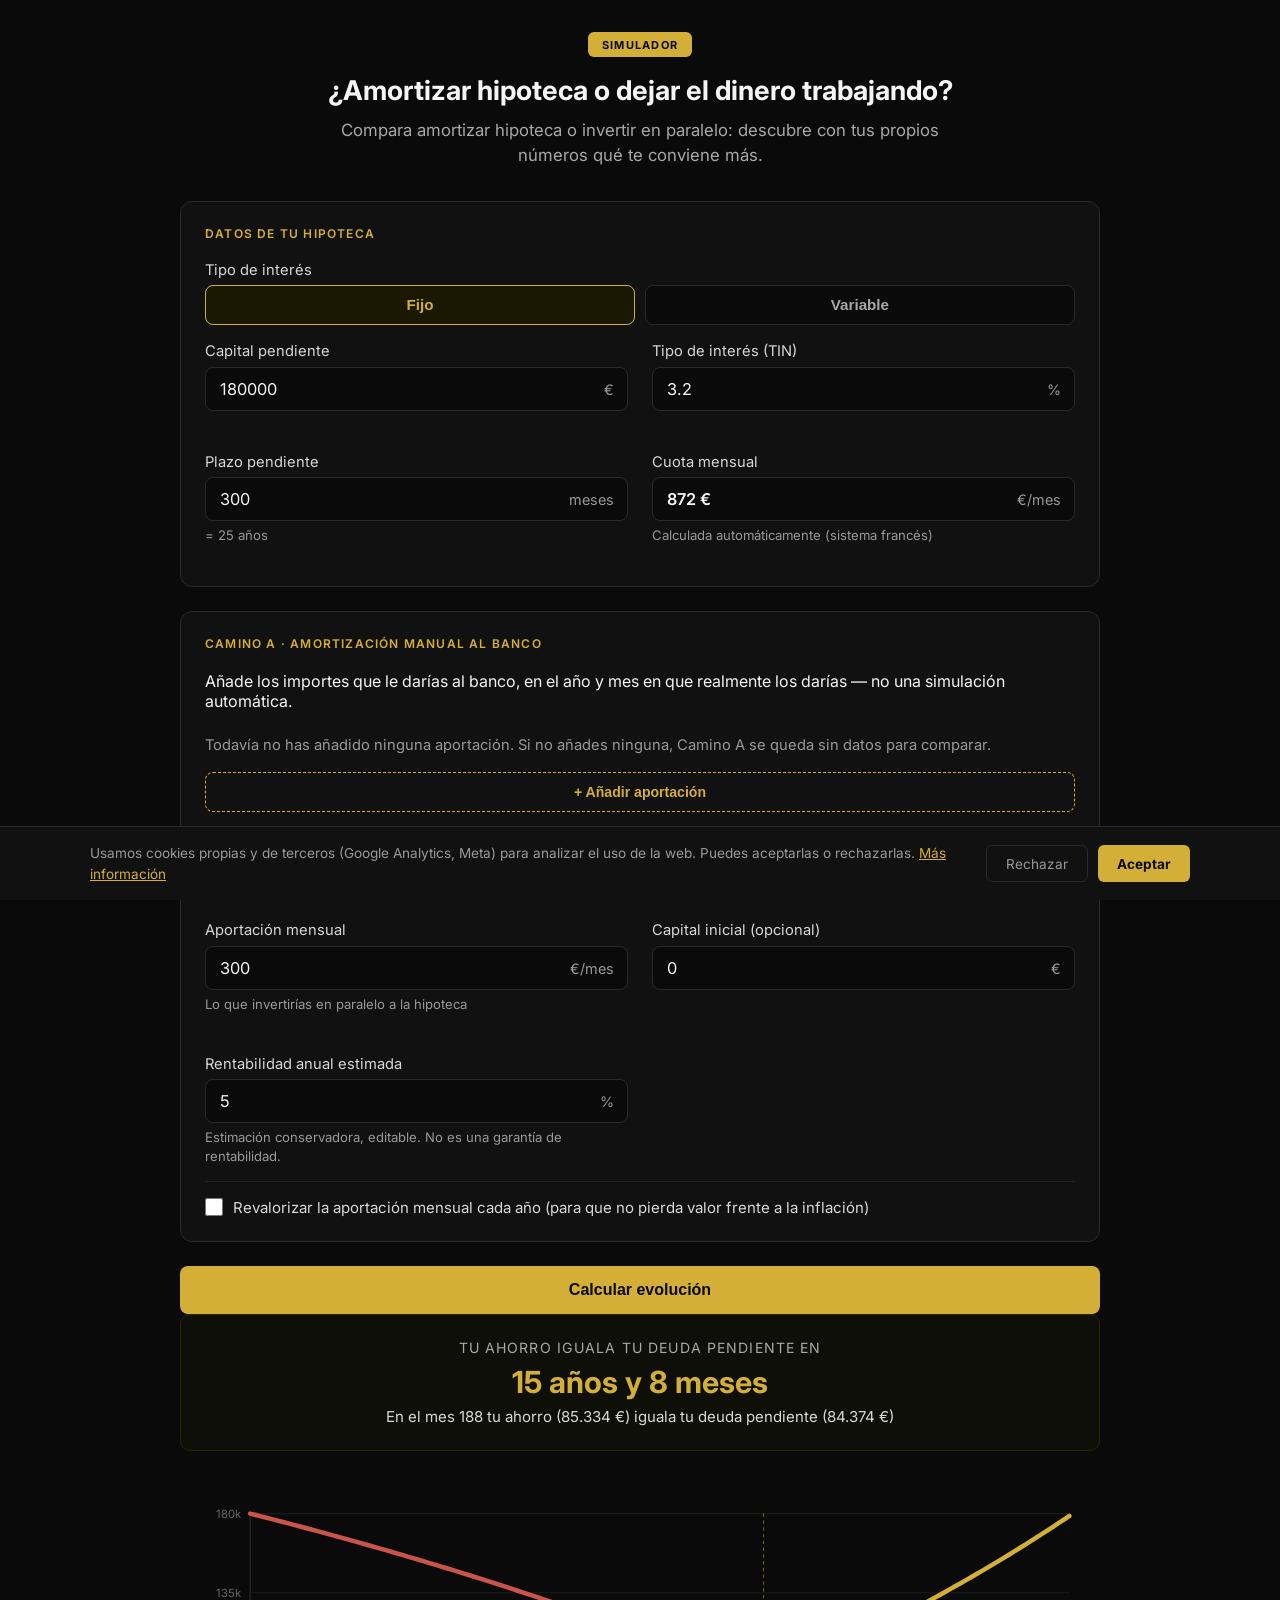
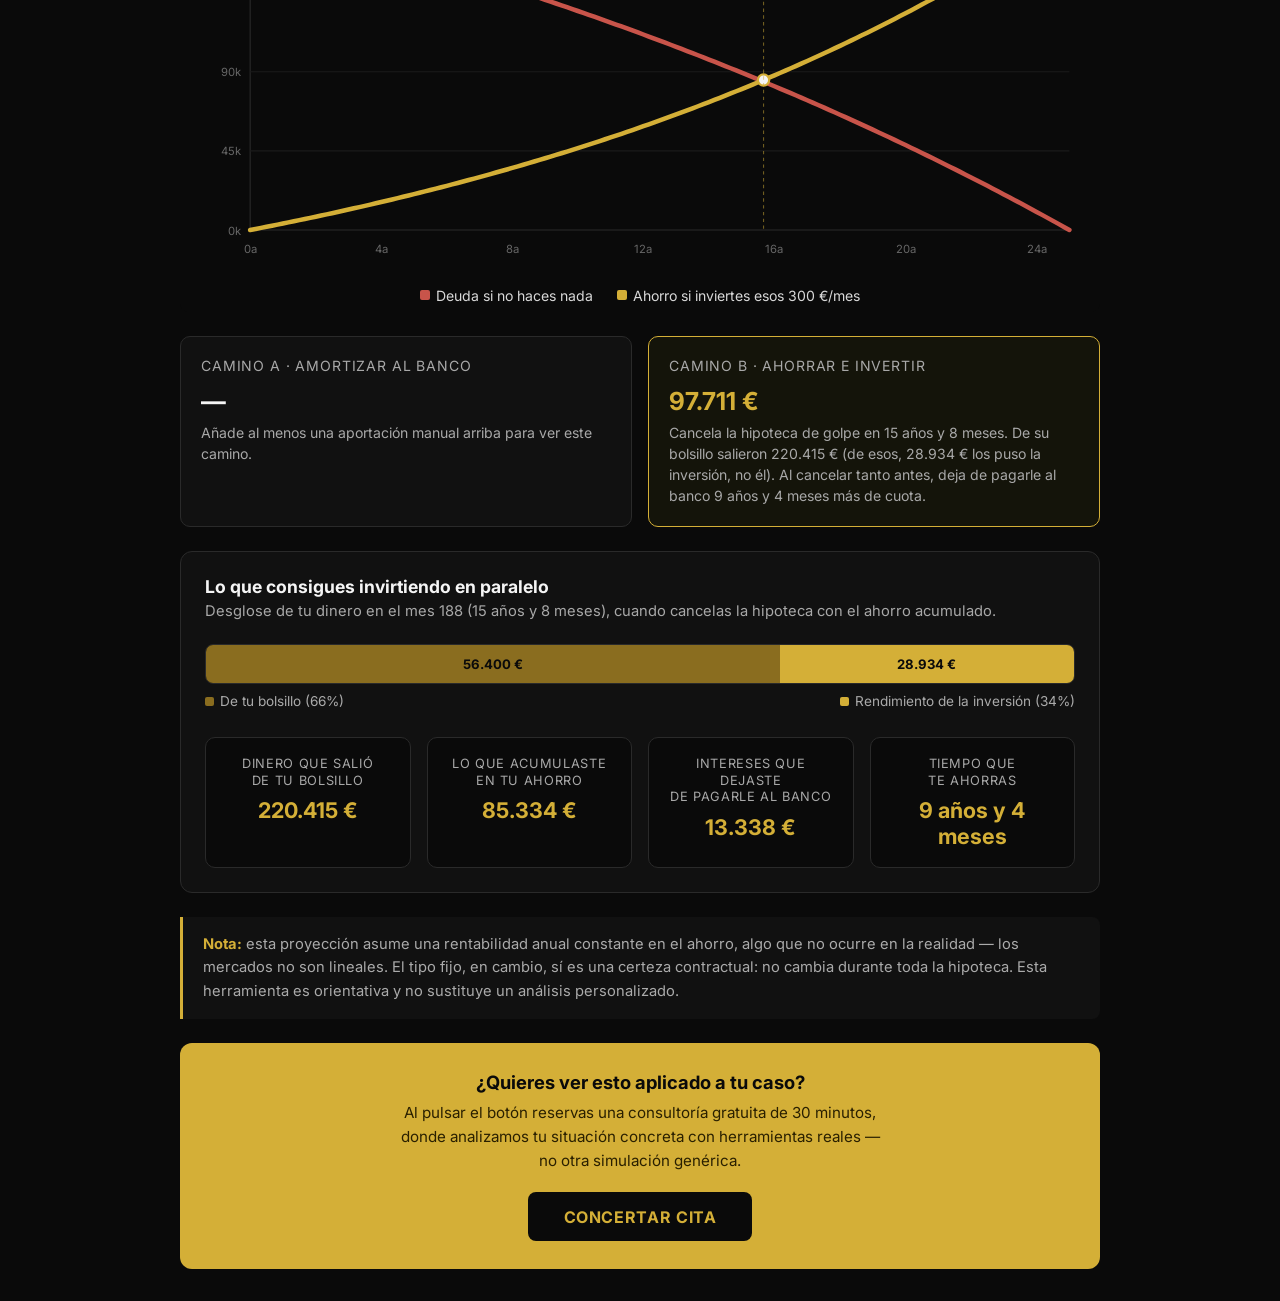
==== amortizar-hipoteca-o-invertir.html @ 96791191 "Add files via upload" ====
<!DOCTYPE html>
<html lang="es">
<head>
<meta charset="UTF-8">
<meta name="viewport" content="width=device-width, initial-scale=1.0, viewport-fit=cover">

<title>¿Amortizar Hipoteca o Invertir? Simulador Gratuito</title>
<meta name="description" content="Descubre si te conviene más amortizar hipoteca o invertir en paralelo. Simulador gratuito con tus propios números: capital, plazo y rentabilidad.">
<link rel="canonical" href="https://luchonerbutti.com/amortizar-hipoteca-o-invertir/">
<meta property="og:locale" content="es_ES">
<meta property="og:type" content="article">
<meta property="og:title" content="¿Amortizar Hipoteca o Invertir? Simulador Gratuito">
<meta property="og:description" content="Descubre si te conviene más amortizar hipoteca o invertir en paralelo. Simulador gratuito con tus propios números: capital, plazo y rentabilidad.">
<meta property="og:url" content="https://luchonerbutti.com/amortizar-hipoteca-o-invertir/">
<meta property="og:site_name" content="Lucho Nerbutti">
<meta property="og:image" content="/assets/og-amortizar-o-invertir.png">

<link rel="icon" href="/assets/favicon-32x32.png" sizes="32x32">
<link rel="icon" href="/assets/favicon-192x192.png" sizes="192x192">
<link rel="apple-touch-icon" href="/assets/favicon-180x180.png">

<link rel="preconnect" href="https://fonts.googleapis.com">
<link rel="preconnect" href="https://fonts.gstatic.com" crossorigin>
<link href="https://fonts.googleapis.com/css2?family=Inter:wght@400;500;600;700;800;900&display=swap" rel="stylesheet">
<link rel="stylesheet" href="/assets/shared.css">

<style>
  * { box-sizing: border-box; margin: 0; padding: 0; }
  .simh-outer {
    font-family: 'Inter', sans-serif;
    background: #0a0a0a;
    color: #f5f5f5;
    padding: 2rem 1rem;
  }
  .simh-outer, .simh-outer * { box-sizing: border-box; }
  .wrapper { width: 100%; max-width: 920px; margin: 0 auto; }

  .header-block { text-align: center; margin-bottom: 2rem; }
  .header-tag { display: inline-block; background: #d4af37; color: #0a0a0a; font-size: 11px; font-weight: 700; letter-spacing: 0.12em; text-transform: uppercase; padding: 0.35rem 0.85rem; border-radius: 6px; margin-bottom: 1rem; }
  .header-title { font-size: 1.7rem; font-weight: 700; line-height: 1.3; color: #f5f5f5; margin-bottom: 0.6rem; }
  .header-sub { font-size: 1.05rem; color: #a8a8a8; line-height: 1.5; max-width: 620px; margin: 0 auto; }

  .panel { background: #111111; border: 1px solid #2a2a2a; border-radius: 12px; padding: 1.5rem; margin-bottom: 1.5rem; }
  .panel-title { font-size: 12px; color: #d4af37; letter-spacing: 0.1em; text-transform: uppercase; margin-bottom: 1.25rem; font-weight: 600; }

  .grid-2 { display: grid; grid-template-columns: 1fr 1fr; gap: 1.5rem; }
  @media (max-width: 720px) { .grid-2 { grid-template-columns: 1fr; } }

  .field { margin-bottom: 1.1rem; }
  .field:last-child { margin-bottom: 0; }
  .field label { display: block; font-size: 0.92rem; color: #d8d8d8; margin-bottom: 0.4rem; }
  .field .hint { font-size: 0.82rem; color: #999; margin-top: 0.3rem; line-height: 1.4; }
  .field input {
    width: 100% !important; background: #0a0a0a !important; border: 1px solid #2a2a2a !important; border-radius: 8px !important;
    padding: 0.7rem 0.9rem !important; color: #f5f5f5 !important; font-size: 1.02rem !important; font-family: inherit !important;
    transition: border-color 0.2s; box-shadow: none !important; -webkit-appearance: none; appearance: none;
  }
  .field input:focus { outline: none !important; border-color: #d4af37 !important; box-shadow: none !important; }
  .input-group { position: relative; }
  .input-suffix { position: absolute; right: 0.9rem; top: 50%; transform: translateY(-50%); color: #999; font-size: 0.9rem; pointer-events: none; }

  .rate-toggle { display: flex; gap: 0.6rem; }
  .rate-btn { flex: 1; background: #0a0a0a !important; border: 1px solid #2a2a2a !important; border-radius: 8px !important; padding: 0.65rem !important; color: #a8a8a8 !important; font-size: 0.95rem !important; font-weight: 600 !important; cursor: pointer; transition: all 0.2s; box-shadow: none !important; text-transform: none !important; letter-spacing: normal !important; }
  .rate-btn.active { background: #1a1800 !important; border-color: #d4af37 !important; color: #d4af37 !important; }
  .rate-btn:hover:not(.active) { border-color: #444 !important; color: #d8d8d8 !important; background: #0a0a0a !important; }

  .toggle-row { display: flex; align-items: center; gap: 0.6rem; margin-top: 1rem; padding-top: 1rem; border-top: 1px solid #222; }
  .toggle-row input[type="checkbox"] { width: 18px; height: 18px; accent-color: #d4af37; cursor: pointer; }
  .toggle-row label { font-size: 0.94rem; color: #d8d8d8; cursor: pointer; }

  .btn-calc {
    display: block !important; width: 100% !important; background: #d4af37 !important; color: #0a0a0a !important; border: none !important; border-radius: 8px !important;
    padding: 0.95rem !important; font-size: 1rem !important; font-weight: 700 !important; cursor: pointer; margin-top: 0.5rem;
    transition: background 0.2s; box-shadow: none !important; text-transform: none !important; letter-spacing: normal !important;
  }
  .btn-calc:hover { background: #e6c44a !important; }

  .btn-add {
    display: block !important; width: 100% !important; background: transparent !important; color: #d4af37 !important; border: 1px dashed #d4af37 !important; border-radius: 8px !important;
    padding: 0.7rem !important; font-size: 0.88rem !important; font-weight: 600 !important; cursor: pointer; margin-top: 0.5rem;
    transition: all 0.2s; box-shadow: none !important; text-transform: none !important; letter-spacing: normal !important;
  }
  .btn-add:hover { background: #14140a !important; }

  .aportacion-row { display: grid; grid-template-columns: 1fr 1fr 1.4fr auto; grid-template-areas: "anio mes importe borrar"; gap: 0.6rem; align-items: end; margin-bottom: 0.75rem; }
  @media (max-width: 620px) { .aportacion-row { grid-template-columns: 1fr 1fr; grid-template-areas: "anio mes" "importe importe" "borrar borrar"; } }
  .aportacion-row .field { margin-bottom: 0; }
  .aportacion-row select {
    width: 100% !important; background: #0a0a0a !important; border: 1px solid #2a2a2a !important; border-radius: 8px !important;
    padding: 0.7rem 0.9rem !important; color: #f5f5f5 !important; font-size: 1.02rem !important; font-family: inherit !important;
    box-shadow: none !important; -webkit-appearance: none; appearance: none;
  }
  .btn-remove {
    background: #1a0a0a !important; border: 1px solid #3a1a1a !important; color: #c8544a !important; border-radius: 8px !important;
    width: 42px !important; height: 42px !important; cursor: pointer; font-size: 1.1rem !important; transition: all 0.2s; box-shadow: none !important;
  }
  .btn-remove:hover { background: #2a0f0f !important; }
  .lista-vacia { color: #999; font-size: 0.92rem; padding: 0.5rem 0; line-height: 1.4; }

  /* RESULTADOS */
  .results { display: none; }
  .results.active { display: block; }

  .crossover-block { background: #0f0f0a; border: 1px solid #2a2500; border-radius: 10px; padding: 1.5rem; margin-bottom: 1.5rem; text-align: center; }
  .crossover-label { font-size: 0.88rem; color: #a8a8a8; text-transform: uppercase; letter-spacing: 0.08em; margin-bottom: 0.5rem; }
  .crossover-value { font-size: 1.9rem; font-weight: 700; color: #d4af37; margin-bottom: 0.4rem; }
  .crossover-sub { font-size: 0.94rem; color: #d8d8d8; }

  .chart-container { background: #0a0a0a; border-radius: 8px; padding: 1rem 0.5rem 0.5rem; margin-bottom: 1.5rem; position: relative; }
  svg { width: 100%; height: auto; display: block; }
  .chart-tooltip {
    position: absolute; display: none; pointer-events: none; z-index: 10;
    background: #111111; border: 1px solid #d4af37; border-radius: 8px;
    padding: 0.7rem 0.9rem; font-size: 0.88rem; color: #f5f5f5; white-space: nowrap;
    box-shadow: 0 4px 16px rgba(0,0,0,0.5);
  }
  .chart-tooltip .tt-mes { color: #d4af37; font-weight: 700; margin-bottom: 0.4rem; font-size: 0.82rem; }
  .chart-tooltip .tt-row { display: flex; align-items: center; gap: 0.4rem; margin-top: 0.2rem; }
  .chart-tooltip .tt-dot { width: 8px; height: 8px; border-radius: 2px; flex-shrink: 0; }
  .legend { display: flex; gap: 1.5rem; justify-content: center; flex-wrap: wrap; margin-top: 0.75rem; font-size: 0.88rem; color: #d8d8d8; }
  .legend-item { display: flex; align-items: center; gap: 0.4rem; }
  .legend-dot { width: 10px; height: 10px; border-radius: 2px; }

  .compare-grid { display: grid; grid-template-columns: 1fr 1fr; gap: 1rem; margin-bottom: 1.5rem; }
  @media (max-width: 620px) { .compare-grid { grid-template-columns: 1fr; } }
  .compare-card { background: #111111; border: 1px solid #2a2a2a; border-radius: 10px; padding: 1.25rem; }
  .compare-card.win { border-color: #d4af37; background: #14140a; }
  .compare-card-title { font-size: 0.88rem; color: #a8a8a8; text-transform: uppercase; letter-spacing: 0.06em; margin-bottom: 0.75rem; }
  .compare-card-value { font-size: 1.55rem; font-weight: 700; color: #f5f5f5; margin-bottom: 0.35rem; }
  .compare-card-detail { font-size: 0.88rem; color: #a8a8a8; line-height: 1.5; }
  .compare-card.win .compare-card-value { color: #d4af37; }

  .disclaimer { background: #111111; border-left: 3px solid #d4af37; border-radius: 0 8px 8px 0; padding: 1rem 1.25rem; font-size: 0.92rem; color: #aaaaaa; line-height: 1.6; margin-bottom: 1.5rem; }
  .disclaimer strong { color: #d4af37; }

  .resumen-titulo { font-size: 1.1rem; font-weight: 700; color: #f5f5f5; margin-bottom: 0.3rem; }
  .resumen-sub { font-size: 0.92rem; color: #a8a8a8; margin-bottom: 1.5rem; }

  .barra-wrap { margin-bottom: 1.75rem; }
  .barra-track { width: 100%; height: 40px; border-radius: 8px; overflow: hidden; display: flex; background: #0a0a0a; border: 1px solid #2a2a2a; }
  .barra-seg { height: 100%; display: flex; align-items: center; justify-content: center; font-size: 0.82rem; font-weight: 700; color: #0a0a0a; white-space: nowrap; overflow: hidden; }
  .barra-leyenda { display: flex; justify-content: space-between; margin-top: 0.6rem; font-size: 0.85rem; color: #aaaaaa; }
  .barra-leyenda span { display: flex; align-items: center; gap: 0.4rem; }
  .barra-leyenda .dot { width: 9px; height: 9px; border-radius: 2px; }

  .resumen-stats { display: grid; grid-template-columns: repeat(4, 1fr); gap: 1rem; }
  @media (max-width: 780px) { .resumen-stats { grid-template-columns: 1fr 1fr; } }
  .resumen-stat { background: #0a0a0a; border: 1px solid #2a2a2a; border-radius: 10px; padding: 1.1rem 1rem; text-align: center; }
  .resumen-stat-label { font-size: 0.8rem; color: #a8a8a8; text-transform: uppercase; letter-spacing: 0.05em; margin-bottom: 0.5rem; line-height: 1.3; min-height: 2.1em; }
  .resumen-stat-value { font-size: 1.35rem; font-weight: 700; color: #d4af37; }

  .cta-block { background: #d4af37; border-radius: 12px; padding: 1.75rem; text-align: center; }
  .cta-title { font-size: 1.15rem; font-weight: 700; color: #0a0a0a; margin-bottom: 0.5rem; }
  .cta-sub { font-size: 0.95rem; color: #2a2000; margin-bottom: 1.25rem; line-height: 1.55; max-width: 480px; margin-left: auto; margin-right: auto; }
  .cta-btn { display: inline-block !important; background: #0a0a0a !important; color: #d4af37 !important; border: none !important; border-radius: 8px !important; padding: 0.9rem 2.25rem !important; font-size: 1rem !important; font-weight: 700 !important; letter-spacing: 0.04em; cursor: pointer; text-decoration: none !important; transition: background 0.2s; box-shadow: none !important; text-transform: none; }
  .cta-btn:hover { background: #1a1a1a !important; color: #d4af37 !important; }
  .cta-btn:visited { color: #d4af37 !important; }
  /* AJUSTES MÓVIL */
  @media (max-width: 600px) {
    .simh-outer { padding: 1.5rem 0.9rem; }
    .header-block { margin-bottom: 1.5rem; }
    .header-title { font-size: 1.35rem; line-height: 1.35; }
    .header-sub { font-size: 0.92rem; line-height: 1.45; }
    .header-tag { font-size: 10px; padding: 0.3rem 0.7rem; }

    .panel { padding: 1.15rem; margin-bottom: 1.15rem; border-radius: 10px; }
    .panel-title { font-size: 11px; margin-bottom: 1rem; }

    .grid-2 { gap: 1rem; }
    .field label { font-size: 0.88rem; }
    .field input, .aportacion-row select { font-size: 0.98rem !important; padding: 0.62rem 0.8rem !important; }

    .crossover-block { padding: 1.15rem; }
    .crossover-value { font-size: 1.5rem; }
    .crossover-label { font-size: 0.78rem; }
    .crossover-sub { font-size: 0.85rem; }

    .chart-container { padding: 0.75rem 0.3rem 0.3rem; }
    .legend { gap: 0.9rem 1.1rem; font-size: 0.78rem; }

    .compare-card { padding: 1rem; }
    .compare-card-value { font-size: 1.3rem; }
    .compare-card-title { font-size: 0.78rem; }
    .compare-card-detail { font-size: 0.82rem; }

    .resumen-titulo { font-size: 1rem; }
    .resumen-sub { font-size: 0.85rem; }
    .resumen-stats { grid-template-columns: 1fr 1fr; gap: 0.7rem; }
    .resumen-stat { padding: 0.9rem 0.7rem; }
    .resumen-stat-label { font-size: 0.72rem; min-height: 0; }
    .resumen-stat-value { font-size: 1.1rem; }
    .barra-leyenda { flex-direction: column; gap: 0.4rem; }

    .disclaimer { padding: 0.9rem 1rem; font-size: 0.85rem; }

    .cta-block { padding: 1.4rem 1.1rem; }
    .cta-title { font-size: 1.02rem; }
    .cta-sub { font-size: 0.87rem; }
    .cta-btn { width: 100%; padding: 0.85rem 1rem !important; }

    .chart-tooltip { font-size: 0.78rem; padding: 0.55rem 0.7rem; max-width: 180px; white-space: normal; }
  }
</style>
</head>
<body>
<div class="simh-outer">
<div class="wrapper">

  <div class="header-block">
    <div class="header-tag">Simulador</div>
    <div class="header-title">¿Amortizar hipoteca o dejar el dinero trabajando?</div>
    <div class="header-sub">Compara amortizar hipoteca o invertir en paralelo: descubre con tus propios números qué te conviene más.</div>
  </div>

  <div class="panel">
    <div class="panel-title">Datos de tu hipoteca</div>

    <div class="field">
      <label>Tipo de interés</label>
      <div class="rate-toggle">
        <button type="button" class="rate-btn active" id="btnFijo" onclick="setTipoInteres('fijo')">Fijo</button>
        <button type="button" class="rate-btn" id="btnVariable" onclick="setTipoInteres('variable')">Variable</button>
      </div>
    </div>

    <div class="grid-2">
      <div class="field">
        <label>Capital pendiente</label>
        <div class="input-group">
          <input type="number" id="capital" value="180000" min="1000" step="1000">
          <span class="input-suffix">€</span>
        </div>
      </div>

      <div class="field" id="campoTinFijo">
        <label>Tipo de interés (TIN)</label>
        <div class="input-group">
          <input type="number" id="tin" value="3.2" min="0" max="20" step="0.05">
          <span class="input-suffix">%</span>
        </div>
      </div>

      <div class="field" id="campoEuribor" style="display:none;">
        <label>Euríbor actual (referencia)</label>
        <div class="input-group">
          <input type="number" id="euribor" value="2.79" min="-2" max="10" step="0.01">
          <span class="input-suffix">%</span>
        </div>
        <div class="hint">Media de julio 2026, orientativa. Actualízala si tienes un dato más reciente.</div>
      </div>
      <div class="field" id="campoDiferencial" style="display:none;">
        <label>Diferencial fijado por el banco</label>
        <div class="input-group">
          <input type="number" id="diferencial" value="0.99" min="0" max="5" step="0.01">
          <span class="input-suffix">%</span>
        </div>
      </div>

      <div class="field" id="campoTinVariable" style="display:none;">
        <label>TIN resultante (Euríbor + diferencial)</label>
        <div class="input-group">
          <input type="text" id="tinVariableDisplay" readonly style="color:#d4af37; font-weight:600;">
          <span class="input-suffix">%</span>
        </div>
        <div class="hint">Se asume constante durante toda la simulación — el Euríbor real varía con cada revisión.</div>
      </div>

      <div class="field">
        <label>Plazo pendiente</label>
        <div class="input-group">
          <input type="number" id="plazoMeses" value="300" min="1" max="600" step="1">
          <span class="input-suffix">meses</span>
        </div>
        <div class="hint" id="plazoAnios">= 25 años</div>
      </div>
      <div class="field">
        <label>Cuota mensual</label>
        <div class="input-group">
          <input type="text" id="cuotaMensual" readonly style="color:#d4af37; font-weight:600;">
          <span class="input-suffix">€/mes</span>
        </div>
        <div class="hint">Calculada automáticamente (sistema francés)</div>
      </div>
    </div>
  </div>

  <div class="panel">
    <div class="panel-title">Camino A · Amortización manual al banco</div>
    <div class="hint" style="margin-bottom: 1rem;">Añade los importes que le darías al banco, en el año y mes en que realmente los darías — no una simulación automática.</div>
    <div id="listaAportacionesManual"></div>
    <button type="button" class="btn-add" onclick="agregarAportacionManual()">+ Añadir aportación</button>
  </div>

  <div class="panel">
    <div class="panel-title">Datos del ahorro alternativo</div>
    <div class="grid-2">
      <div class="field">
        <label>Aportación mensual</label>
        <div class="input-group">
          <input type="number" id="aportacion" value="300" min="0" step="10">
          <span class="input-suffix">€/mes</span>
        </div>
        <div class="hint">Lo que invertirías en paralelo a la hipoteca</div>
      </div>
      <div class="field">
        <label>Capital inicial (opcional)</label>
        <div class="input-group">
          <input type="number" id="capitalInicial" value="0" min="0" step="500">
          <span class="input-suffix">€</span>
        </div>
      </div>
      <div class="field">
        <label>Rentabilidad anual estimada</label>
        <div class="input-group">
          <input type="number" id="rentabilidad" value="5" min="0" max="15" step="0.1">
          <span class="input-suffix">%</span>
        </div>
        <div class="hint">Estimación conservadora, editable. No es una garantía de rentabilidad.</div>
      </div>
    </div>
    <div class="toggle-row">
      <input type="checkbox" id="revalorizar">
      <label for="revalorizar">Revalorizar la aportación mensual cada año (para que no pierda valor frente a la inflación)</label>
    </div>
    <div class="field" id="campoRevalorizacion" style="display:none; margin-top: 0.9rem;">
      <label>Incremento anual de la aportación</label>
      <div class="input-group">
        <input type="number" id="pctRevalorizacion" value="2" min="0" max="10" step="0.1">
        <span class="input-suffix">%</span>
      </div>
    </div>
  </div>

  <button class="btn-calc" onclick="calcular()">Calcular evolución</button>

  <div class="results" id="results">

    <div class="crossover-block" id="crossoverBlock">
      <div class="crossover-label">Tu ahorro iguala tu deuda pendiente en</div>
      <div class="crossover-value" id="crossoverValue">—</div>
      <div class="crossover-sub" id="crossoverSub">A partir de ese momento podrías cancelar la hipoteca de una vez</div>
    </div>

    <div class="chart-container">
      <svg id="chartSvg" viewBox="0 0 800 340" preserveAspectRatio="xMidYMid meet"></svg>
      <div class="chart-tooltip" id="chartTooltip"></div>
      <div class="legend" id="legend"></div>
    </div>

    <div class="compare-grid" id="compareGrid"></div>

    <div class="panel" id="panelResumenVisual">
      <div class="resumen-titulo">Lo que consigues invirtiendo en paralelo</div>
      <div class="resumen-sub" id="resumenSub">Desglose de tu dinero en el momento en que cancelas la hipoteca con el ahorro.</div>
      <div class="barra-wrap" id="barraWrap"></div>
      <div class="resumen-stats" id="resumenStats"></div>
    </div>

    <div class="disclaimer" id="disclaimerText">
      <strong>Nota:</strong> esta proyección asume una rentabilidad anual constante en el ahorro, algo que no ocurre en la realidad — los mercados no son lineales. Esta herramienta es orientativa y no sustituye un análisis personalizado.
    </div>

    <div class="cta-block">
      <div class="cta-title">¿Quieres ver esto aplicado a tu caso?</div>
      <div class="cta-sub">Al pulsar el botón reservas una consultoría gratuita de 30 minutos, donde analizamos tu situación concreta con herramientas reales — no otra simulación genérica.</div>
      <a href="https://wa.me/34646604591" id="ctaWhatsapp" class="cta-btn" target="_blank">CONCERTAR CITA</a>
    </div>

  </div>

</div>
</div>

<script>
const fmtEUR = n => new Intl.NumberFormat('es-ES', { style: 'currency', currency: 'EUR', maximumFractionDigits: 0 }).format(n);
const fmtMeses = m => {
  const a = Math.floor(m / 12);
  const mm = m % 12;
  if (a === 0) return `${mm} meses`;
  if (mm === 0) return `${a} año${a !== 1 ? 's' : ''}`;
  return `${a} año${a !== 1 ? 's' : ''} y ${mm} mes${mm !== 1 ? 'es' : ''}`;
};

let tipoInteresActual = 'fijo';
let aportacionesManual = [];
let contadorAportacion = 0;

document.getElementById('revalorizar').addEventListener('change', function() {
  document.getElementById('campoRevalorizacion').style.display = this.checked ? 'block' : 'none';
});

function agregarAportacionManual() {
  contadorAportacion++;
  aportacionesManual.push({ id: contadorAportacion, anio: 1, mes: 12, importe: 3000 });
  renderListaAportacionesManual();
}

function eliminarAportacionManual(id) {
  aportacionesManual = aportacionesManual.filter(a => a.id !== id);
  renderListaAportacionesManual();
}

function actualizarAportacionManual(id, campo, valor) {
  const item = aportacionesManual.find(a => a.id === id);
  if (item) item[campo] = valor;
}

function renderListaAportacionesManual() {
  const cont = document.getElementById('listaAportacionesManual');
  if (aportacionesManual.length === 0) {
    cont.innerHTML = '<div class="lista-vacia">Todavía no has añadido ninguna aportación. Si no añades ninguna, Camino A se queda sin datos para comparar.</div>';
    return;
  }
  const plazoAniosMax = Math.max(1, Math.ceil((parseInt(document.getElementById('plazoMeses').value) || 300) / 12));
  cont.innerHTML = aportacionesManual.map(a => `
    <div class="aportacion-row">
      <div class="field" style="grid-area: anio;">
        <label>Año</label>
        <input type="number" min="1" max="${plazoAniosMax}" value="${a.anio}" onchange="actualizarAportacionManual(${a.id}, 'anio', parseInt(this.value)||1)">
      </div>
      <div class="field" style="grid-area: mes;">
        <label>Mes</label>
        <select onchange="actualizarAportacionManual(${a.id}, 'mes', parseInt(this.value))">
          ${['Enero','Febrero','Marzo','Abril','Mayo','Junio','Julio','Agosto','Septiembre','Octubre','Noviembre','Diciembre'].map((nombre, idx) => `<option value="${idx+1}" ${idx+1===a.mes?'selected':''}>${nombre}</option>`).join('')}
        </select>
      </div>
      <div class="field" style="grid-area: importe;">
        <label>Importe</label>
        <div class="input-group">
          <input type="number" min="0" step="100" value="${a.importe}" onchange="actualizarAportacionManual(${a.id}, 'importe', parseFloat(this.value)||0)">
          <span class="input-suffix">€</span>
        </div>
      </div>
      <button type="button" class="btn-remove" style="grid-area: borrar;" onclick="eliminarAportacionManual(${a.id})" title="Eliminar">×</button>
    </div>
  `).join('');
}
renderListaAportacionesManual();

function setTipoInteres(tipo) {
  tipoInteresActual = tipo;
  document.getElementById('btnFijo').classList.toggle('active', tipo === 'fijo');
  document.getElementById('btnVariable').classList.toggle('active', tipo === 'variable');
  document.getElementById('campoTinFijo').style.display = tipo === 'fijo' ? 'block' : 'none';
  document.getElementById('campoEuribor').style.display = tipo === 'variable' ? 'block' : 'none';
  document.getElementById('campoDiferencial').style.display = tipo === 'variable' ? 'block' : 'none';
  document.getElementById('campoTinVariable').style.display = tipo === 'variable' ? 'block' : 'none';
  actualizarCuota();
}

function getTinActual() {
  if (tipoInteresActual === 'fijo') {
    return parseFloat(document.getElementById('tin').value) || 0;
  } else {
    const euribor = parseFloat(document.getElementById('euribor').value) || 0;
    const diferencial = parseFloat(document.getElementById('diferencial').value) || 0;
    return euribor + diferencial;
  }
}

document.getElementById('plazoMeses').addEventListener('input', function() {
  const meses = parseInt(this.value) || 0;
  document.getElementById('plazoAnios').textContent = `= ${(meses / 12).toFixed(1)} años`;
  actualizarCuota();
});
document.getElementById('capital').addEventListener('input', actualizarCuota);
document.getElementById('tin').addEventListener('input', actualizarCuota);
document.getElementById('euribor').addEventListener('input', actualizarCuota);
document.getElementById('diferencial').addEventListener('input', actualizarCuota);

function cuotaFrances(capital, tinAnual, meses) {
  const i = (tinAnual / 100) / 12;
  if (i === 0) return capital / meses;
  return capital * (i * Math.pow(1 + i, meses)) / (Math.pow(1 + i, meses) - 1);
}

function actualizarCuota() {
  const capital = parseFloat(document.getElementById('capital').value) || 0;
  const tin = getTinActual();
  const meses = parseInt(document.getElementById('plazoMeses').value) || 1;
  const cuota = cuotaFrances(capital, tin, meses);
  document.getElementById('cuotaMensual').value = fmtEUR(cuota);
  if (tipoInteresActual === 'variable') {
    document.getElementById('tinVariableDisplay').value = tin.toFixed(2);
  }
}
actualizarCuota();

// tabla deuda pendiente sin amortizar, mes a mes
function tablaDeudaBase(capital, tinAnual, meses) {
  const i = (tinAnual / 100) / 12;
  const cuota = cuotaFrances(capital, tinAnual, meses);
  let saldo = capital;
  const arr = [saldo];
  for (let m = 1; m <= meses; m++) {
    const interes = saldo * i;
    const amortCapital = cuota - interes;
    saldo = Math.max(0, saldo - amortCapital);
    arr.push(saldo);
  }
  return { arr, cuota };
}

// tabla deuda pendiente aplicando amortizaciones manuales en meses concretos
function tablaDeudaManual(capital, tinAnual, cuotaBase, aportacionesPorMes, mesesMax) {
  const i = (tinAnual / 100) / 12;
  let saldo = capital;
  const arr = [saldo];
  let mesesReales = 0;
  let totalAportado = 0;
  for (let m = 1; m <= mesesMax; m++) {
    if (saldo <= 0) { arr.push(0); continue; }
    const interes = saldo * i;
    const amortCapital = cuotaBase - interes;
    saldo = Math.max(0, saldo - amortCapital);
    if (saldo > 0 && aportacionesPorMes[m]) {
      saldo = Math.max(0, saldo - aportacionesPorMes[m]);
      totalAportado += aportacionesPorMes[m];
    }
    arr.push(saldo);
    if (saldo > 0) mesesReales = m;
  }
  return { arr, mesesReales: mesesReales + 1, totalAportado };
}

// ahorro acumulado mes a mes, con revalorización anual opcional de la aportación
function tablaAhorro(inicial, aportacionInicial, rentAnual, meses, revalorizar, pctRevalorizacion) {
  const iMensual = (rentAnual / 100) / 12;
  let saldo = inicial;
  let aportacionActual = aportacionInicial;
  let acumulado = inicial;
  const arr = [saldo];
  const aportadoAcumulado = [acumulado];
  for (let m = 1; m <= meses; m++) {
    saldo = saldo * (1 + iMensual) + aportacionActual;
    acumulado += aportacionActual;
    arr.push(saldo);
    aportadoAcumulado.push(acumulado);
    if (revalorizar && m % 12 === 0) {
      aportacionActual = aportacionActual * (1 + pctRevalorizacion / 100);
    }
  }
  return { arr, aportadoAcumulado };
}

function interesTotalSinAmortizar(capital, tinAnual, meses) {
  const cuota = cuotaFrances(capital, tinAnual, meses);
  return cuota * meses - capital;
}

function calcular() {
  const capital = parseFloat(document.getElementById('capital').value) || 0;
  const tin = getTinActual();
  const plazoMeses = parseInt(document.getElementById('plazoMeses').value) || 1;
  const aportacionMensual = parseFloat(document.getElementById('aportacion').value) || 0;
  const capitalInicial = parseFloat(document.getElementById('capitalInicial').value) || 0;
  const rentabilidad = parseFloat(document.getElementById('rentabilidad').value) || 0;
  const revalorizar = document.getElementById('revalorizar').checked;
  const pctRevalorizacion = parseFloat(document.getElementById('pctRevalorizacion').value) || 0;

  const { arr: deudaBase, cuota } = tablaDeudaBase(capital, tin, plazoMeses);
  const { arr: ahorroArr, aportadoAcumulado } = tablaAhorro(capitalInicial, aportacionMensual, rentabilidad, plazoMeses, revalorizar, pctRevalorizacion);

  // convertir la lista de aportaciones manuales (año+mes) en un mapa mes-absoluto -> importe
  const aportacionesPorMes = {};
  aportacionesManual.forEach(a => {
    const mesAbsoluto = Math.min(plazoMeses, Math.max(1, (a.anio - 1) * 12 + a.mes));
    aportacionesPorMes[mesAbsoluto] = (aportacionesPorMes[mesAbsoluto] || 0) + a.importe;
  });
  const hayAportacionesManual = aportacionesManual.length > 0;
  const deudaManual = hayAportacionesManual ? tablaDeudaManual(capital, tin, cuota, aportacionesPorMes, plazoMeses) : null;

  // punto de cruce: ahorro >= deuda pendiente base
  let crossMonth = null;
  for (let m = 0; m <= plazoMeses; m++) {
    if (ahorroArr[m] >= deudaBase[m]) { crossMonth = m; break; }
  }

  // resultados
  document.getElementById('results').classList.add('active');

  const crossoverValue = document.getElementById('crossoverValue');
  const crossoverSub = document.getElementById('crossoverSub');
  if (crossMonth !== null) {
    crossoverValue.textContent = fmtMeses(crossMonth);
    crossoverSub.textContent = `En el mes ${crossMonth} tu ahorro (${fmtEUR(ahorroArr[crossMonth])}) iguala tu deuda pendiente (${fmtEUR(deudaBase[crossMonth])})`;
  } else {
    crossoverValue.textContent = 'No se alcanza en el plazo';
    crossoverSub.textContent = 'Con estos datos, el ahorro no llega a igualar la deuda dentro del plazo de la hipoteca';
  }

  dibujarGrafico(deudaBase, ahorroArr, deudaManual, plazoMeses, crossMonth, aportacionMensual);
  dibujarComparativa(plazoMeses, ahorroArr, deudaManual, cuota, aportadoAcumulado, crossMonth);
  dibujarResumenVisual(plazoMeses, ahorroArr, aportadoAcumulado, deudaBase, cuota, crossMonth);
  actualizarDisclaimer();
  actualizarEnlaceWhatsapp(capital, tin, plazoMeses, cuota, aportacionMensual, rentabilidad, crossMonth, ahorroArr, deudaBase, deudaManual);

  document.getElementById('results').scrollIntoView({ behavior: 'smooth', block: 'start' });
}

function actualizarDisclaimer() {
  const base = 'esta proyección asume una rentabilidad anual constante en el ahorro, algo que no ocurre en la realidad — los mercados no son lineales.';
  const variable = ' Igualmente, el TIN de tu hipoteca variable se calcula sobre el Euríbor actual y se asume constante durante toda la simulación, cuando en realidad se revisa periódicamente y puede subir o bajar.';
  const fija = ' El tipo fijo, en cambio, sí es una certeza contractual: no cambia durante toda la hipoteca.';
  const texto = base + (tipoInteresActual === 'variable' ? variable : fija) + ' Esta herramienta es orientativa y no sustituye un análisis personalizado.';
  document.getElementById('disclaimerText').innerHTML = '<strong>Nota:</strong> ' + texto;
}

function dibujarComparativa(plazoMeses, ahorroArr, deudaManual, cuota, aportadoAcumulado, crossMonth) {
  const grid = document.getElementById('compareGrid');
  grid.innerHTML = '';

  let ahorroNoPagarA = null, ahorroNoPagarB = null;

  // CAMINO A: amortizaciones manuales del cliente, aplicadas en su mes exacto
  let mesA = null;
  if (deudaManual && deudaManual.mesesReales < plazoMeses) {
    mesA = deudaManual.mesesReales;
    ahorroNoPagarA = cuota * (plazoMeses - mesA);
  }

  // CAMINO B: ahorrar e invertir, cancela de golpe en el mes de cruce
  let mesB = null, desembolsoTotalB = null, rendimientoB = null;
  if (crossMonth !== null) {
    mesB = crossMonth;
    const desembolsoCuotasB = cuota * mesB;
    const aportadoB = aportadoAcumulado[mesB];
    desembolsoTotalB = desembolsoCuotasB + aportadoB;
    rendimientoB = ahorroArr[mesB] - aportadoB;
    ahorroNoPagarB = cuota * (plazoMeses - mesB);
  }

  const ganaAmort = ahorroNoPagarA !== null && (ahorroNoPagarB === null || ahorroNoPagarA > ahorroNoPagarB);
  const ganaAhorro = ahorroNoPagarB !== null && (ahorroNoPagarA === null || ahorroNoPagarB > ahorroNoPagarA);

  let cardAmort = '';
  if (mesA !== null) {
    cardAmort = `
      <div class="compare-card ${ganaAmort ? 'win' : ''}">
        <div class="compare-card-title">Camino A · Amortizar al banco</div>
        <div class="compare-card-value">${fmtEUR(ahorroNoPagarA)}</div>
        <div class="compare-card-detail">Con tus aportaciones (${fmtEUR(deudaManual.totalAportado)} en total), cancela la hipoteca en ${fmtMeses(mesA)}. Al cancelar tanto antes, deja de pagarle al banco ${fmtMeses(plazoMeses - mesA)} más de cuota.</div>
      </div>`;
  } else {
    cardAmort = `
      <div class="compare-card">
        <div class="compare-card-title">Camino A · Amortizar al banco</div>
        <div class="compare-card-value">—</div>
        <div class="compare-card-detail">Añade al menos una aportación manual arriba para ver este camino.</div>
      </div>`;
  }

  let cardAhorro = '';
  if (mesB !== null) {
    cardAhorro = `
      <div class="compare-card ${ganaAhorro ? 'win' : ''}">
        <div class="compare-card-title">Camino B · Ahorrar e invertir</div>
        <div class="compare-card-value">${fmtEUR(ahorroNoPagarB)}</div>
        <div class="compare-card-detail">Cancela la hipoteca de golpe en ${fmtMeses(mesB)}. De su bolsillo salieron ${fmtEUR(desembolsoTotalB)} (de esos, ${fmtEUR(rendimientoB)} los puso la inversión, no él). Al cancelar tanto antes, deja de pagarle al banco ${fmtMeses(plazoMeses - mesB)} más de cuota.</div>
      </div>`;
  } else {
    cardAhorro = `
      <div class="compare-card">
        <div class="compare-card-title">Camino B · Ahorrar e invertir</div>
        <div class="compare-card-value">—</div>
        <div class="compare-card-detail">Con estos datos, el ahorro no llega a igualar la deuda dentro del plazo de la hipoteca.</div>
      </div>`;
  }

  grid.innerHTML = cardAmort + cardAhorro;
}

function dibujarResumenVisual(plazoMeses, ahorroArr, aportadoAcumulado, deudaBase, cuota, crossMonth) {
  const barraWrap = document.getElementById('barraWrap');
  const stats = document.getElementById('resumenStats');
  const sub = document.getElementById('resumenSub');

  if (crossMonth === null) {
    barraWrap.innerHTML = '';
    stats.innerHTML = '';
    sub.textContent = 'Con estos datos, el ahorro no llega a igualar la deuda dentro del plazo de la hipoteca — no hay momento de cancelación que resumir todavía.';
    return;
  }

  const mesB = crossMonth;
  const aportado = aportadoAcumulado[mesB];
  const ahorroFinal = ahorroArr[mesB];
  const rendimiento = ahorroFinal - aportado;
  const desembolsoTotal = (cuota * mesB) + aportado;
  const mesesRestantes = plazoMeses - mesB;
  // intereses reales que se dejan de pagar al cancelar ya: de los pagos que quedaban,
  // lo que no era devolver capital (eso ya lo cubre el ahorro) sino intereses puros
  const interesEvitado = Math.max(0, (cuota * mesesRestantes) - deudaBase[mesB]);

  sub.textContent = `Desglose de tu dinero en el mes ${mesB} (${fmtMeses(mesB)}), cuando cancelas la hipoteca con el ahorro acumulado.`;

  const pctAportado = (aportado / ahorroFinal) * 100;
  const pctRendimiento = 100 - pctAportado;

  barraWrap.innerHTML = `
    <div class="barra-track">
      <div class="barra-seg" style="width:${pctAportado}%; background:#8a6d1f;">${pctAportado > 18 ? fmtEUR(aportado) : ''}</div>
      <div class="barra-seg" style="width:${pctRendimiento}%; background:#d4af37;">${pctRendimiento > 18 ? fmtEUR(rendimiento) : ''}</div>
    </div>
    <div class="barra-leyenda">
      <span><span class="dot" style="background:#8a6d1f;"></span> De tu bolsillo (${pctAportado.toFixed(0)}%)</span>
      <span><span class="dot" style="background:#d4af37;"></span> Rendimiento de la inversión (${pctRendimiento.toFixed(0)}%)</span>
    </div>
  `;

  stats.innerHTML = `
    <div class="resumen-stat">
      <div class="resumen-stat-label">Dinero que salió<br>de tu bolsillo</div>
      <div class="resumen-stat-value">${fmtEUR(desembolsoTotal)}</div>
    </div>
    <div class="resumen-stat">
      <div class="resumen-stat-label">Lo que acumulaste<br>en tu ahorro</div>
      <div class="resumen-stat-value">${fmtEUR(ahorroFinal)}</div>
    </div>
    <div class="resumen-stat">
      <div class="resumen-stat-label">Intereses que dejaste<br>de pagarle al banco</div>
      <div class="resumen-stat-value">${fmtEUR(interesEvitado)}</div>
    </div>
    <div class="resumen-stat">
      <div class="resumen-stat-label">Tiempo que<br>te ahorras</div>
      <div class="resumen-stat-value">${fmtMeses(mesesRestantes)}</div>
    </div>
  `;
}

let chartData = null;

function dibujarGrafico(deudaBase, ahorro, deudaAmort, plazoMeses, crossMonth, aportacion) {
  const svg = document.getElementById('chartSvg');
  const W = 800, H = 340, padL = 55, padR = 20, padT = 20, padB = 40;
  const plotW = W - padL - padR, plotH = H - padT - padB;

  const maxVal = Math.max(
    ...deudaBase, ...ahorro,
    ...(deudaAmort ? deudaAmort.arr : [0])
  );

  const x = m => padL + (m / plazoMeses) * plotW;
  const y = v => padT + plotH - (v / maxVal) * plotH;

  // guardar todo lo necesario para el hover interactivo
  chartData = { deudaBase, ahorro, deudaAmort, plazoMeses, padL, padT, plotW, plotH, x, y };

  const pathFrom = arr => {
    let d = `M ${x(0)} ${y(arr[0])}`;
    const step = Math.max(1, Math.floor(plazoMeses / 150));
    for (let m = step; m <= plazoMeses; m += step) {
      d += ` L ${x(m)} ${y(arr[m])}`;
    }
    d += ` L ${x(plazoMeses)} ${y(arr[plazoMeses])}`;
    return d;
  };

  let svgContent = '';

  // ejes
  svgContent += `<line x1="${padL}" y1="${padT}" x2="${padL}" y2="${padT + plotH}" stroke="#2a2a2a" stroke-width="1"/>`;
  svgContent += `<line x1="${padL}" y1="${padT + plotH}" x2="${padL + plotW}" y2="${padT + plotH}" stroke="#2a2a2a" stroke-width="1"/>`;

  // etiquetas eje Y
  for (let f = 0; f <= 4; f++) {
    const val = (maxVal / 4) * f;
    const yy = y(val);
    svgContent += `<line x1="${padL}" y1="${yy}" x2="${padL + plotW}" y2="${yy}" stroke="#1a1a1a" stroke-width="1"/>`;
    svgContent += `<text x="${padL - 8}" y="${yy + 4}" text-anchor="end" font-size="10" fill="#666">${Math.round(val / 1000)}k</text>`;
  }

  // etiquetas eje X (años)
  const anios = Math.ceil(plazoMeses / 12);
  const stepAnios = Math.max(1, Math.ceil(anios / 8));
  for (let a = 0; a <= anios; a += stepAnios) {
    const m = Math.min(a * 12, plazoMeses);
    svgContent += `<text x="${x(m)}" y="${padT + plotH + 20}" text-anchor="middle" font-size="10" fill="#666">${a}a</text>`;
  }

  // linea deuda amortizada (si aplica) - dibujada primero, en celeste discontinua
  if (deudaAmort) {
    svgContent += `<path d="${pathFrom(deudaAmort.arr)}" fill="none" stroke="#74acdf" stroke-width="4" stroke-dasharray="9,6" stroke-linecap="round"/>`;
  }

  // linea deuda base
  svgContent += `<path d="${pathFrom(deudaBase)}" fill="none" stroke="#c8544a" stroke-width="4" stroke-linecap="round"/>`;

  // linea ahorro
  svgContent += `<path d="${pathFrom(ahorro)}" fill="none" stroke="#d4af37" stroke-width="4" stroke-linecap="round"/>`;

  // punto de cruce
  if (crossMonth !== null) {
    svgContent += `<circle cx="${x(crossMonth)}" cy="${y(ahorro[crossMonth])}" r="5" fill="#f5f5f5" stroke="#d4af37" stroke-width="2"/>`;
    svgContent += `<line x1="${x(crossMonth)}" y1="${padT}" x2="${x(crossMonth)}" y2="${padT + plotH}" stroke="#d4af37" stroke-width="1" stroke-dasharray="3,3" opacity="0.5"/>`;
  }

  // capa de hover: grupo vacio que se rellena al mover el raton, y un rect transparente que capta los eventos
  svgContent += `<g id="hoverLayer"></g>`;
  svgContent += `<rect x="${padL}" y="${padT}" width="${plotW}" height="${plotH}" fill="transparent" style="cursor:crosshair; touch-action:none;" onmousemove="onChartHover(event)" onmouseleave="onChartLeave()" ontouchstart="onChartTouch(event)" ontouchmove="onChartTouch(event)" ontouchend="onChartLeave()"/>`;

  svg.innerHTML = svgContent;

  // leyenda
  let legendHtml = `
    <div class="legend-item"><span class="legend-dot" style="background:#c8544a;"></span> Deuda si no haces nada</div>
    <div class="legend-item"><span class="legend-dot" style="background:#d4af37;"></span> Ahorro si inviertes esos ${fmtEUR(aportacion)}/mes</div>
  `;
  if (deudaAmort) {
    legendHtml += `<div class="legend-item"><span class="legend-dot" style="background:#74acdf;"></span> Deuda con tus aportaciones manuales al banco</div>`;
  }
  document.getElementById('legend').innerHTML = legendHtml;
}

function onChartTouch(evt) {
  if (evt.touches && evt.touches.length > 0) {
    evt.preventDefault();
    const touch = evt.touches[0];
    onChartHover({ clientX: touch.clientX, clientY: touch.clientY });
  }
}

function onChartHover(evt) {
  if (!chartData) return;
  const { deudaBase, ahorro, deudaAmort, plazoMeses, padL, padT, plotW, plotH, x, y } = chartData;

  const svg = document.getElementById('chartSvg');
  const pt = svg.createSVGPoint();
  pt.x = evt.clientX;
  pt.y = evt.clientY;
  const svgP = pt.matrixTransform(svg.getScreenCTM().inverse());

  let m = Math.round(((svgP.x - padL) / plotW) * plazoMeses);
  m = Math.max(0, Math.min(plazoMeses, m));

  const hoverLayer = document.getElementById('hoverLayer');
  let hoverSvg = `<line x1="${x(m)}" y1="${padT}" x2="${x(m)}" y2="${padT + plotH}" stroke="#f5f5f5" stroke-width="1" stroke-dasharray="4,4" opacity="0.4"/>`;
  hoverSvg += `<circle cx="${x(m)}" cy="${y(deudaBase[m])}" r="5" fill="#c8544a" stroke="#0a0a0a" stroke-width="2"/>`;
  hoverSvg += `<circle cx="${x(m)}" cy="${y(ahorro[m])}" r="5" fill="#d4af37" stroke="#0a0a0a" stroke-width="2"/>`;
  if (deudaAmort) {
    hoverSvg += `<circle cx="${x(m)}" cy="${y(deudaAmort.arr[m])}" r="5" fill="#74acdf" stroke="#0a0a0a" stroke-width="2"/>`;
  }
  hoverLayer.innerHTML = hoverSvg;

  const anio = Math.floor(m / 12);
  const mesEnAnio = m % 12;
  let etiquetaMes = m === 0 ? 'Hoy (mes 0)' : `Mes ${m} — año ${anio}${mesEnAnio > 0 ? `, mes ${mesEnAnio}` : ''}`;

  let tooltipHtml = `<div class="tt-mes">${etiquetaMes}</div>`;
  tooltipHtml += `<div class="tt-row"><span class="tt-dot" style="background:#c8544a;"></span> Deuda: ${fmtEUR(deudaBase[m])}</div>`;
  tooltipHtml += `<div class="tt-row"><span class="tt-dot" style="background:#d4af37;"></span> Ahorro: ${fmtEUR(ahorro[m])}</div>`;
  if (deudaAmort) {
    tooltipHtml += `<div class="tt-row"><span class="tt-dot" style="background:#74acdf;"></span> Deuda con amortización: ${fmtEUR(deudaAmort.arr[m])}</div>`;
  }

  const tooltip = document.getElementById('chartTooltip');
  tooltip.innerHTML = tooltipHtml;
  tooltip.style.display = 'block';

  const containerRect = document.querySelector('.chart-container').getBoundingClientRect();
  const tooltipWidth = tooltip.offsetWidth || 220;
  let left = evt.clientX - containerRect.left + 16;
  let top = evt.clientY - containerRect.top - 10;
  // evitar que el tooltip se salga por la derecha
  if (left + tooltipWidth > containerRect.width) left = evt.clientX - containerRect.left - tooltipWidth - 16;
  if (left < 0) left = 4;
  tooltip.style.left = left + 'px';
  tooltip.style.top = top + 'px';
}

function onChartLeave() {
  const hoverLayer = document.getElementById('hoverLayer');
  if (hoverLayer) hoverLayer.innerHTML = '';
  const tooltip = document.getElementById('chartTooltip');
  if (tooltip) tooltip.style.display = 'none';
}

function actualizarEnlaceWhatsapp(capital, tin, plazoMeses, cuota, aportacion, rentabilidad, crossMonth, ahorroArr, deudaBase, deudaManual) {
  let mensaje = `Hola Lucho, he hecho la simulación de amortizar vs invertir en tu web y quiero reservar mi consultoría gratuita.\n\n`;
  mensaje += `📊 Mi simulación:\n`;
  mensaje += `• Capital pendiente: ${fmtEUR(capital)}\n`;
  mensaje += `• Tipo de interés: ${tin.toFixed(2)}% (${tipoInteresActual})\n`;
  mensaje += `• Plazo: ${plazoMeses} meses (${(plazoMeses/12).toFixed(1)} años)\n`;
  mensaje += `• Cuota mensual: ${fmtEUR(cuota)}\n`;
  mensaje += `• Aportación mensual al ahorro: ${fmtEUR(aportacion)}\n`;
  mensaje += `• Rentabilidad estimada: ${rentabilidad}%\n\n`;

  if (crossMonth !== null) {
    mensaje += `📈 Resultado invirtiendo:\n`;
    mensaje += `• Cancelo la hipoteca en el mes ${crossMonth} (${fmtMeses(crossMonth)})\n`;
    mensaje += `• Ahorro acumulado en ese momento: ${fmtEUR(ahorroArr[crossMonth])}\n`;
  } else {
    mensaje += `📈 Con estos datos, el ahorro no llega a igualar la deuda dentro del plazo.\n`;
  }

  if (deudaManual && deudaManual.mesesReales < plazoMeses) {
    mensaje += `\n🏦 Con mis aportaciones al banco:\n`;
    mensaje += `• Cancelo la hipoteca en el mes ${deudaManual.mesesReales} (${fmtMeses(deudaManual.mesesReales)})\n`;
    mensaje += `• Total aportado: ${fmtEUR(deudaManual.totalAportado)}\n`;
  }

  mensaje += `\n¿Cuándo podemos hablar?`;

  const link = document.getElementById('ctaWhatsapp');
  if (link) link.href = `https://wa.me/34646604591?text=${encodeURIComponent(mensaje)}`;
}

calcular();
</script>

<script src="/assets/cookie-consent.js"></script>
</body>
</html>
---- assets/shared.css ----
/* ── COOKIE BANNER ── */
#ln-cookie-banner {
  position: fixed; bottom: 0; left: 0; right: 0; z-index: 9999;
  background: #111111; border-top: 1px solid #2a2a2a;
  padding: 1rem 1.5rem; font-family: 'Inter', sans-serif;
}
.ln-cookie-inner {
  max-width: 1100px; margin: 0 auto;
  display: flex; align-items: center; justify-content: space-between;
  gap: 1.5rem; flex-wrap: wrap;
}
.ln-cookie-inner p { color: #999; font-size: 0.85rem; line-height: 1.5; margin: 0; flex: 1; min-width: 240px; }
.ln-cookie-inner a { color: #d4af37; }
.ln-cookie-btns { display: flex; gap: 0.6rem; flex-shrink: 0; }
#ln-cookie-reject { background: transparent; border: 1px solid #2a2a2a; color: #999; border-radius: 6px; padding: 0.6rem 1.2rem; font-size: 0.85rem; cursor: pointer; font-family: 'Inter', sans-serif; }
#ln-cookie-accept { background: #d4af37; border: none; color: #0a0a0a; border-radius: 6px; padding: 0.6rem 1.2rem; font-weight: 700; font-size: 0.85rem; cursor: pointer; font-family: 'Inter', sans-serif; }
@media (max-width: 600px) {
  .ln-cookie-inner { flex-direction: column; align-items: stretch; }
  .ln-cookie-btns { justify-content: stretch; }
  .ln-cookie-btns button { flex: 1; }
}

/* ── FOOTER (igual en todas las páginas) ── */
#ln-footer { font-family: 'Inter', sans-serif; background: #0a0a0a; border-top: 1px solid #1a1a1a; color: #f5f5f5; padding: 2.5rem 2rem 2rem; display: flex; justify-content: center; }
.ln-footer-wrap { width: 100%; max-width: 1100px; }
.ln-footer-top { margin-bottom: 1.25rem; }
.ln-footer-nombre { font-size: 1.1rem; font-weight: 900; color: #f5f5f5; letter-spacing: -0.01em; margin-bottom: 0.2rem; }
.ln-footer-nombre span { color: #d4af37; }
.ln-footer-cargo { font-size: 0.72rem; color: #555; letter-spacing: 0.08em; text-transform: uppercase; font-weight: 600; }
.ln-footer-legal-row { display: flex; align-items: center; gap: 0.75rem; margin-bottom: 1.5rem; flex-wrap: wrap; }
.ln-footer-legal-link { text-decoration: none; color: #555; font-size: 0.8rem; transition: color 0.2s; }
.ln-footer-legal-link:hover { color: #d4af37; }
.ln-footer-sep { color: #2a2a2a; font-size: 0.8rem; }
.ln-footer-bottom { display: flex; align-items: flex-start; justify-content: space-between; gap: 1rem; border-top: 1px solid #141414; padding-top: 1.25rem; flex-wrap: wrap; }
.ln-footer-copyright { font-size: 0.72rem; color: #444; }
.ln-footer-disclaimer { font-size: 0.68rem; color: #333; text-align: right; line-height: 1.5; max-width: 420px; }
@media (max-width: 768px) {
  #ln-footer { padding: 2rem 1.25rem 1.5rem; }
  .ln-footer-bottom { flex-direction: column; gap: 0.35rem; }
  .ln-footer-disclaimer { text-align: left; }
}

/* ── PÁGINAS LEGALES ── */
#legal-page { font-family: 'Inter', sans-serif; background: #0a0a0a; color: #f5f5f5; width: 100%; padding-bottom: 2rem; }
.legal-wrap { width: 100%; max-width: 800px; margin: 0 auto; padding: 4rem 2rem 3rem; }
.legal-title { font-size: 2rem; font-weight: 900; color: #f5f5f5; letter-spacing: -0.02em; margin-bottom: 2rem; text-transform: uppercase; }
.legal-h2 { font-size: 1.05rem; font-weight: 800; color: #d4af37; letter-spacing: 0.02em; margin: 2rem 0 0.85rem; text-transform: uppercase; }
.legal-h2:first-of-type { margin-top: 0; }
.legal-p { font-size: 0.98rem; color: #999; line-height: 1.75; margin-bottom: 1rem; }
.legal-p a { color: #d4af37; }
.legal-list { margin: 0 0 1rem 1.1rem; }
.legal-list li { font-size: 0.98rem; color: #999; line-height: 1.9; }
.legal-list strong { color: #c8c8c8; }
.legal-table { width: 100%; border-collapse: collapse; margin-bottom: 1.5rem; font-size: 0.92rem; }
.legal-table th, .legal-table td { border: 1px solid #222; padding: 0.65rem 0.85rem; text-align: left; color: #999; }
.legal-table th { color: #d4af37; background: #0f0f0f; }
@media (max-width: 600px) {
  .legal-wrap { padding: 2.5rem 1.25rem 2rem; }
  .legal-title { font-size: 1.5rem; }
}
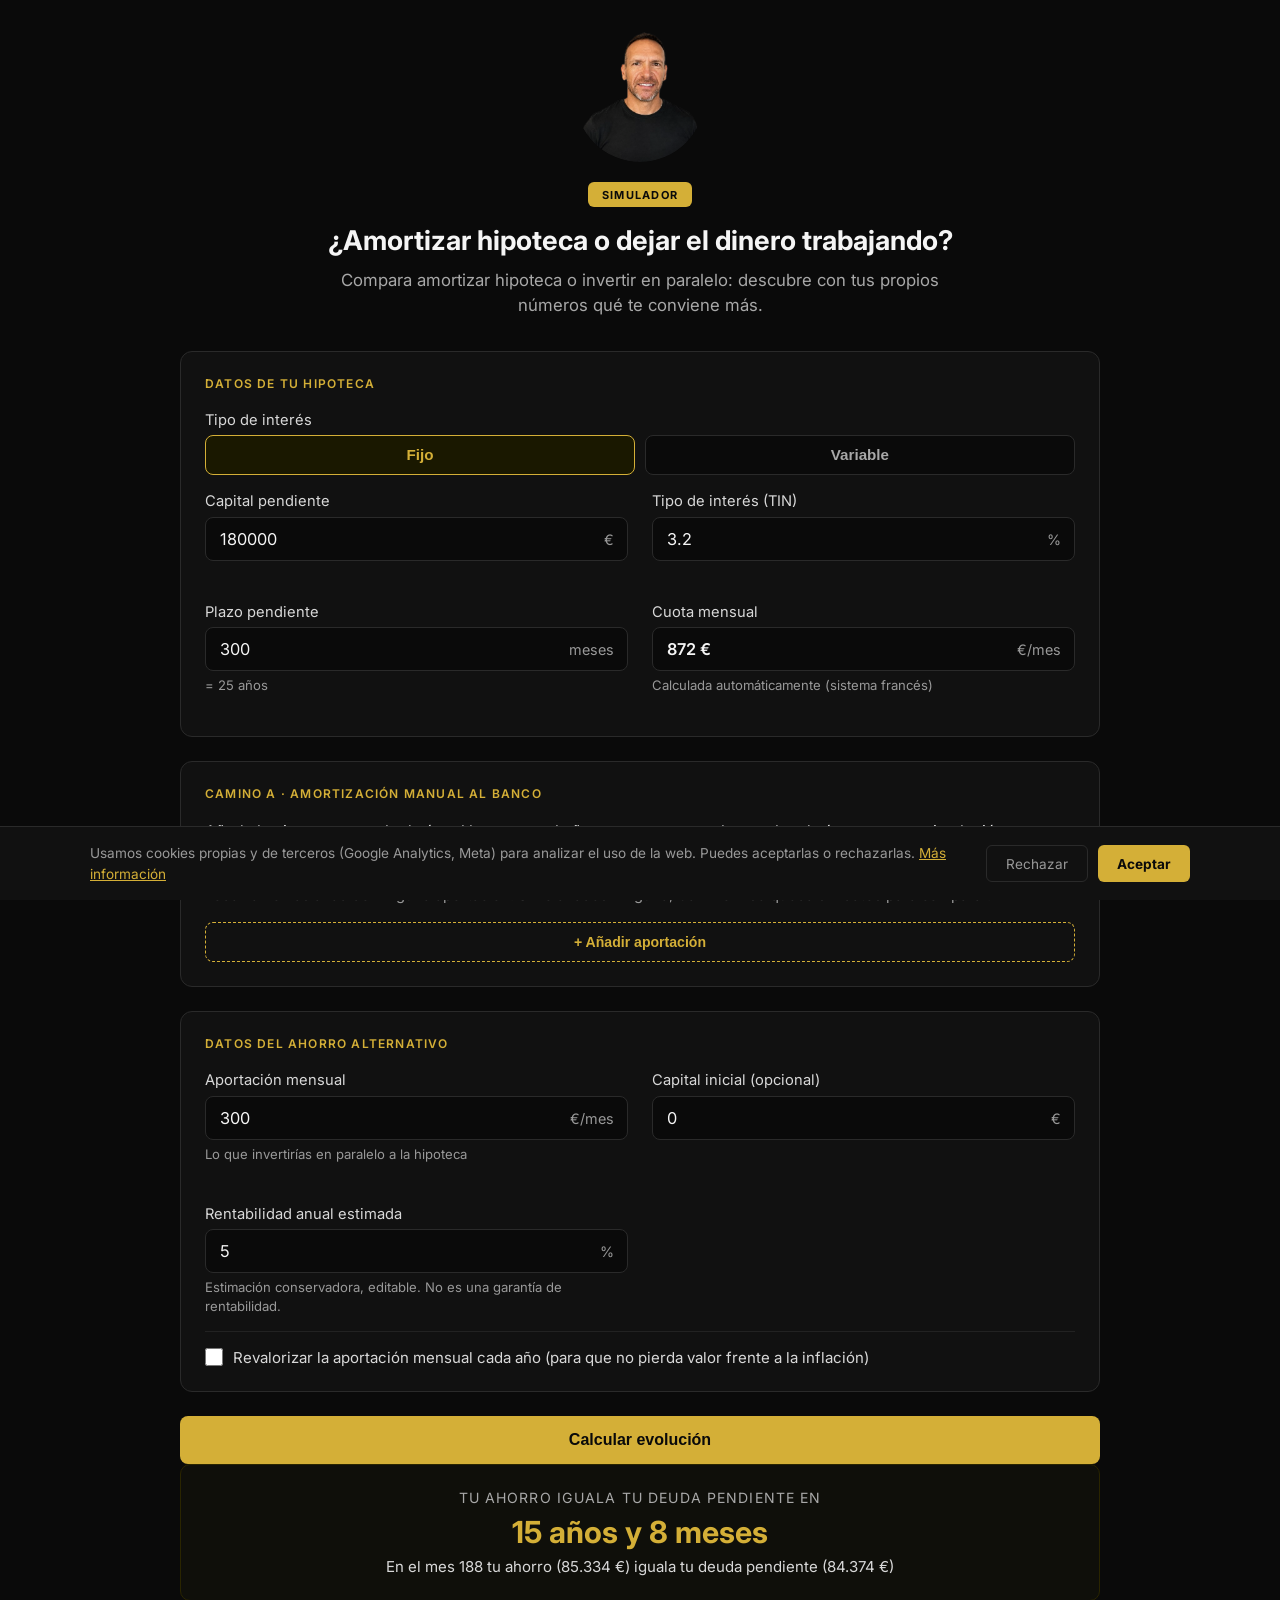
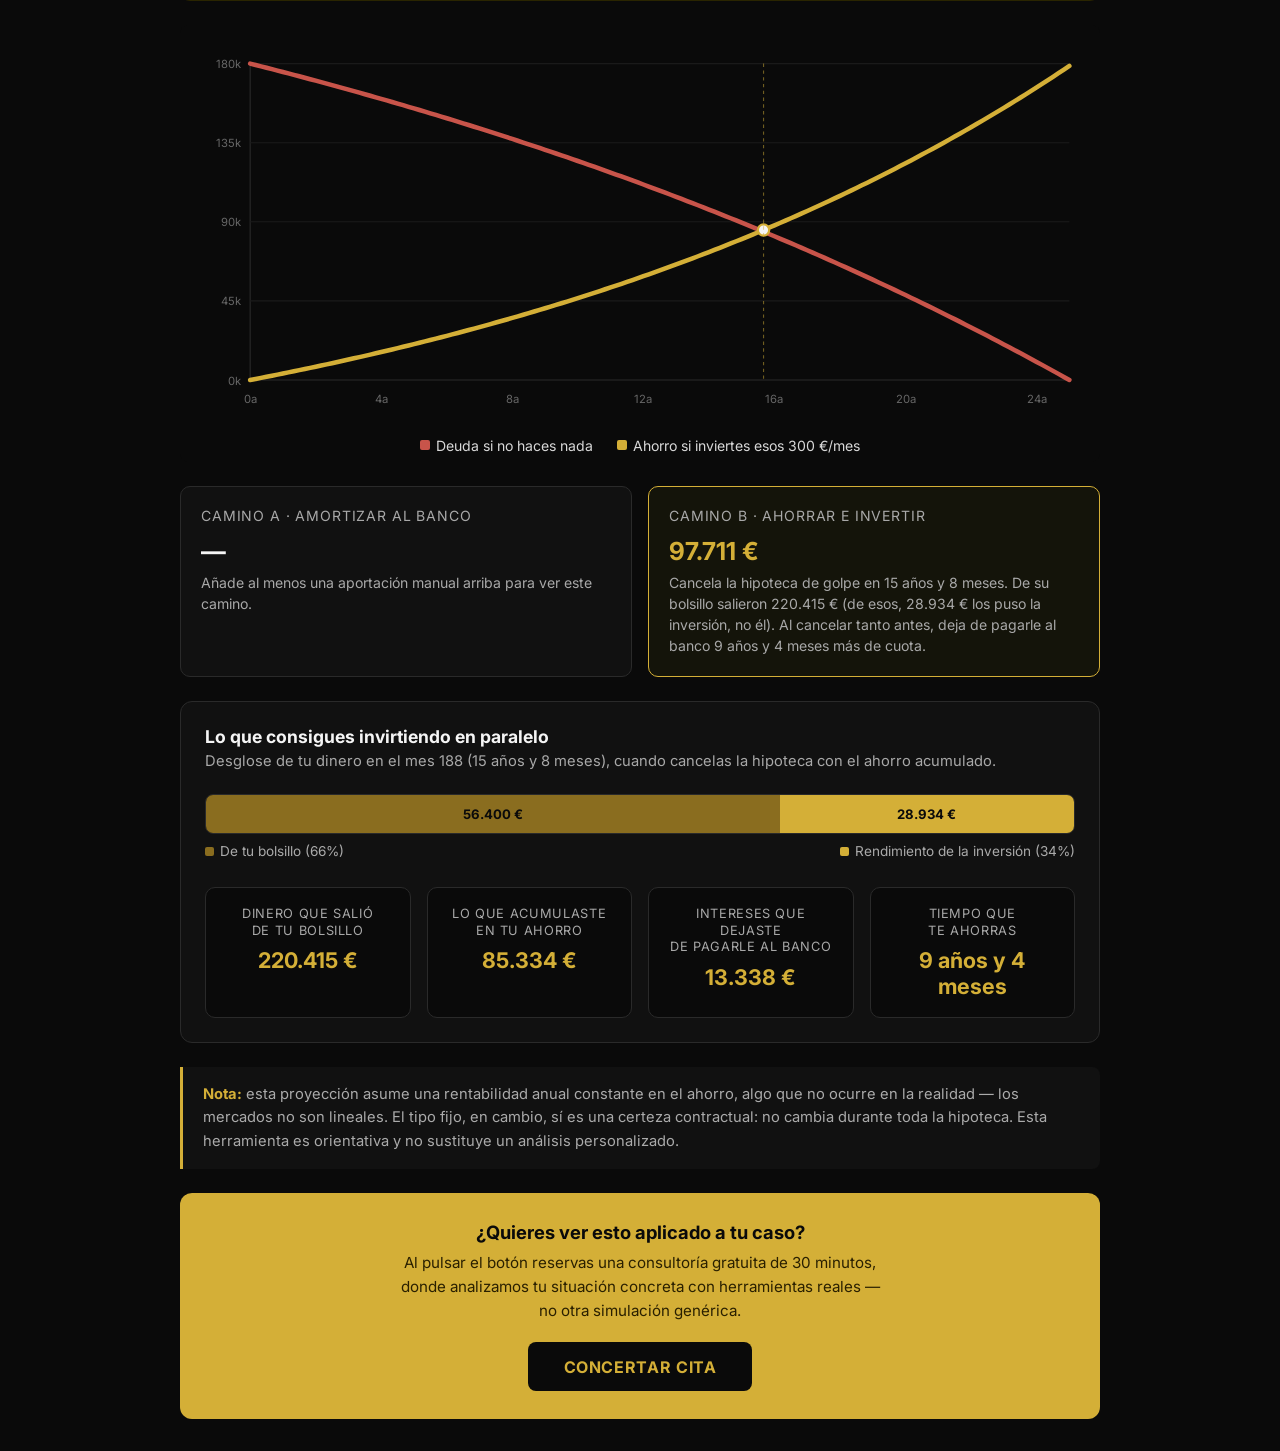
==== commit da009536: "Add files via upload" ====
--- a/amortizar-hipoteca-o-invertir.html
+++ b/amortizar-hipoteca-o-invertir.html
@@ -36,6 +36,7 @@
   .wrapper { width: 100%; max-width: 920px; margin: 0 auto; }
 
   .header-block { text-align: center; margin-bottom: 2rem; }
+  .header-foto { width: 130px; height: 130px; object-fit: cover; object-position: center top; border-radius: 50%; margin: 0 auto 1.25rem; display: block; mask-image: radial-gradient(circle at center, black 60%, transparent 100%); -webkit-mask-image: radial-gradient(circle at center, black 60%, transparent 100%); }
   .header-tag { display: inline-block; background: #d4af37; color: #0a0a0a; font-size: 11px; font-weight: 700; letter-spacing: 0.12em; text-transform: uppercase; padding: 0.35rem 0.85rem; border-radius: 6px; margin-bottom: 1rem; }
   .header-title { font-size: 1.7rem; font-weight: 700; line-height: 1.3; color: #f5f5f5; margin-bottom: 0.6rem; }
   .header-sub { font-size: 1.05rem; color: #a8a8a8; line-height: 1.5; max-width: 620px; margin: 0 auto; }
@@ -207,6 +208,7 @@
 <div class="wrapper">
 
   <div class="header-block">
+    <img src="/assets/perfil-lucho.png" alt="Lucho Nerbutti · Consultor Financiero Independiente" class="header-foto">
     <div class="header-tag">Simulador</div>
     <div class="header-title">¿Amortizar hipoteca o dejar el dinero trabajando?</div>
     <div class="header-sub">Compara amortizar hipoteca o invertir en paralelo: descubre con tus propios números qué te conviene más.</div>
@@ -331,7 +333,7 @@
     </div>
   </div>
 
-  <button class="btn-calc" onclick="calcular()">Calcular evolución</button>
+  <button class="btn-calc" onclick="calcular(true)">Calcular evolución</button>
 
   <div class="results" id="results">
 
@@ -548,7 +550,7 @@
   return cuota * meses - capital;
 }
 
-function calcular() {
+function calcular(hacerScroll) {
   const capital = parseFloat(document.getElementById('capital').value) || 0;
   const tin = getTinActual();
   const plazoMeses = parseInt(document.getElementById('plazoMeses').value) || 1;
@@ -595,7 +597,7 @@
   actualizarDisclaimer();
   actualizarEnlaceWhatsapp(capital, tin, plazoMeses, cuota, aportacionMensual, rentabilidad, crossMonth, ahorroArr, deudaBase, deudaManual);
 
-  document.getElementById('results').scrollIntoView({ behavior: 'smooth', block: 'start' });
+  if (hacerScroll) { document.getElementById('results').scrollIntoView({ behavior: 'smooth', block: 'start' }); }
 }
 
 function actualizarDisclaimer() {
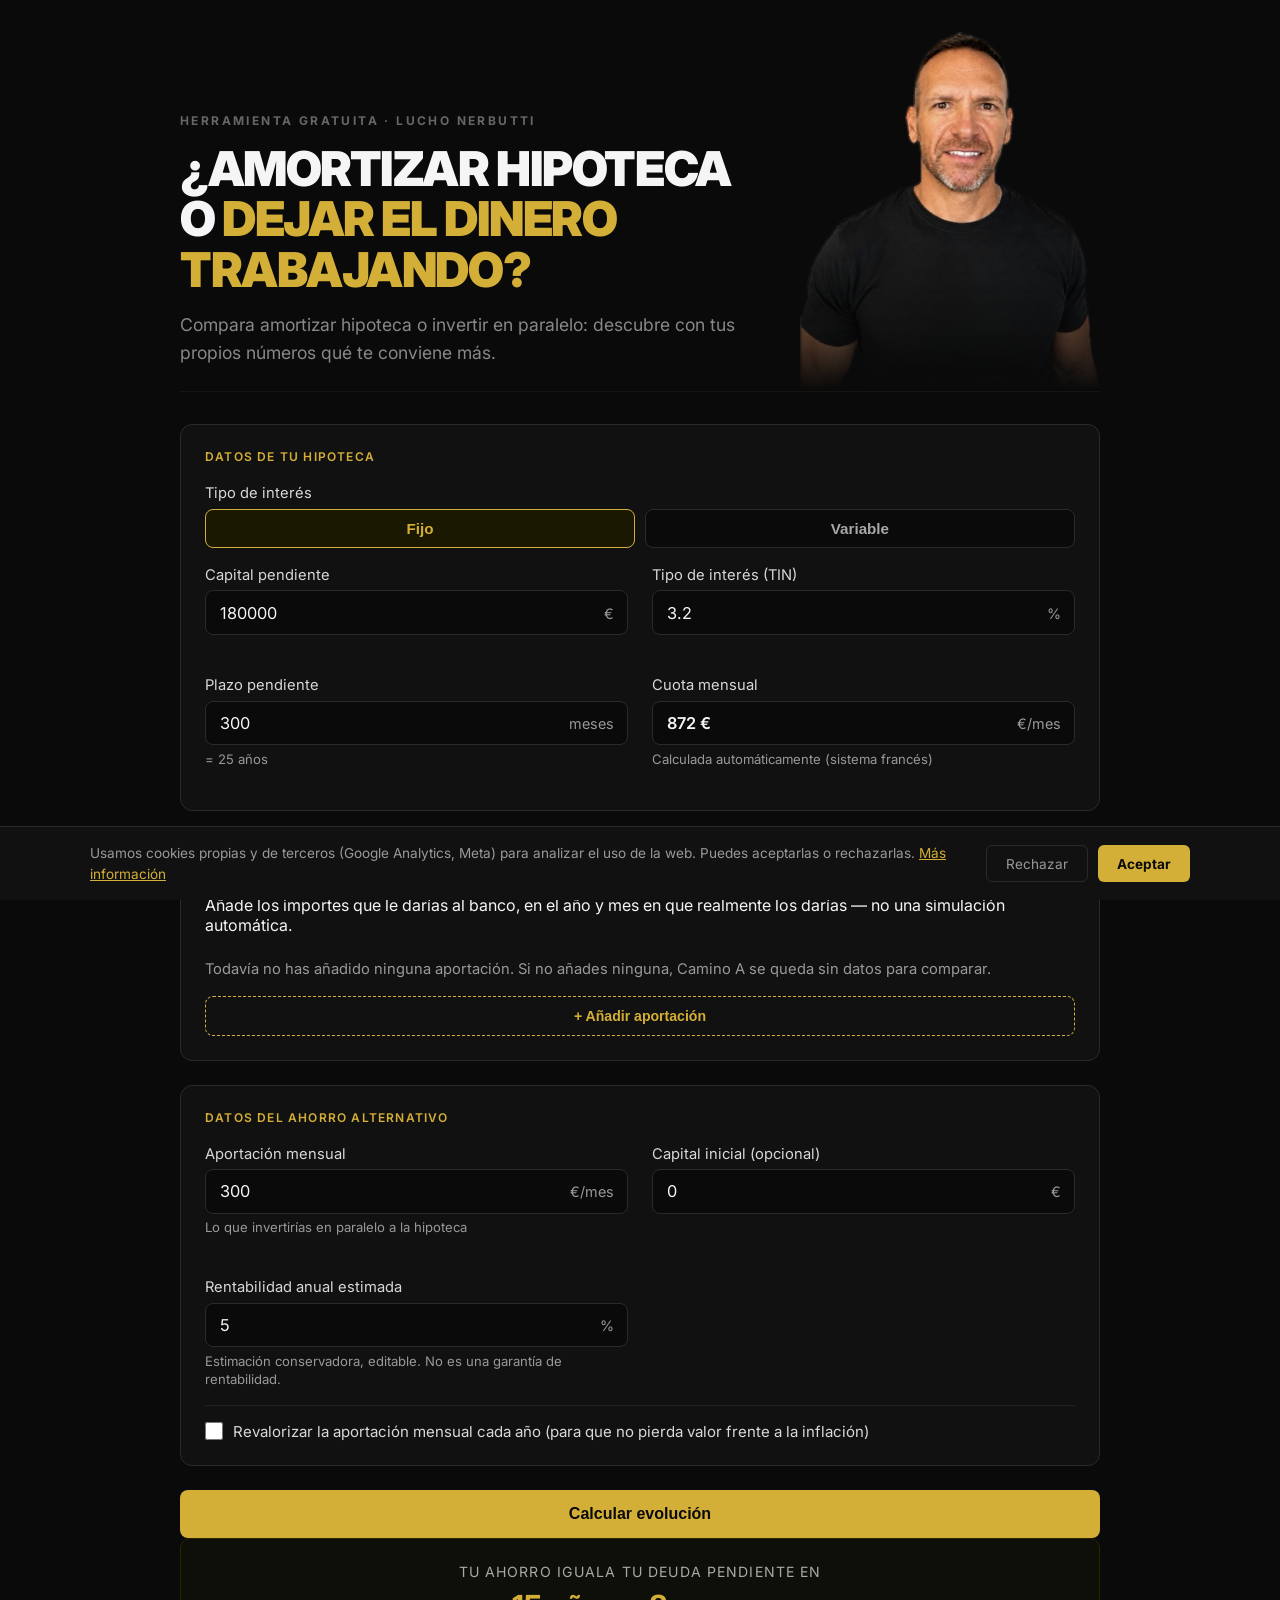
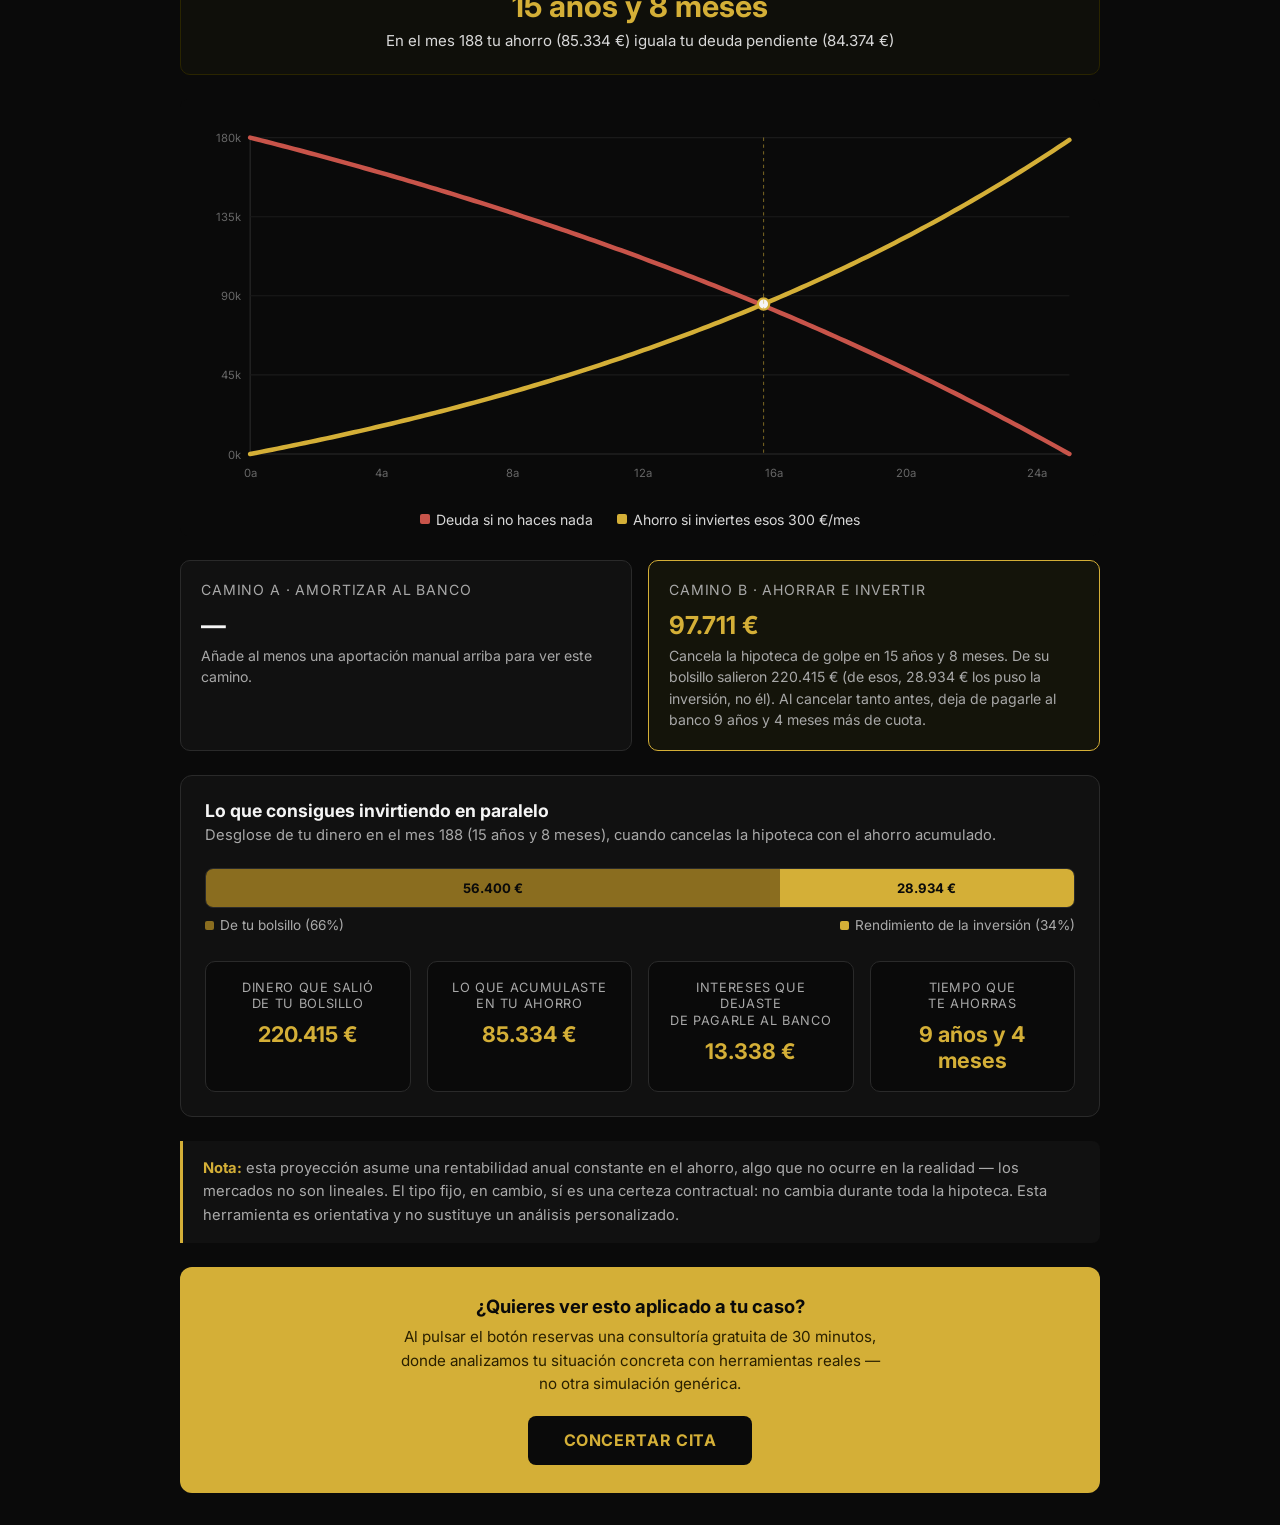
==== commit 886f047d: "Add files via upload" ====
--- a/amortizar-hipoteca-o-invertir.html
+++ b/amortizar-hipoteca-o-invertir.html
@@ -35,11 +35,16 @@
   .simh-outer, .simh-outer * { box-sizing: border-box; }
   .wrapper { width: 100%; max-width: 920px; margin: 0 auto; }
 
-  .header-block { text-align: center; margin-bottom: 2rem; }
-  .header-foto { width: 130px; height: 130px; object-fit: cover; object-position: center top; border-radius: 50%; margin: 0 auto 1.25rem; display: block; mask-image: radial-gradient(circle at center, black 60%, transparent 100%); -webkit-mask-image: radial-gradient(circle at center, black 60%, transparent 100%); }
+  .header-block { margin-bottom: 2rem; border-bottom: 1px solid #141414; padding-bottom: 0; }
+  .header-hero-inner { display: flex; align-items: flex-end; justify-content: space-between; gap: 2rem; }
+  .header-hero-text { flex: 1 1 55%; padding-bottom: 1.5rem; }
+  .header-hero-photo { flex: 0 0 35%; display: flex; align-items: flex-end; justify-content: flex-end; }
+  .header-hero-photo img { width: 100%; max-width: 300px; height: auto; object-fit: contain; display: block; mask-image: linear-gradient(to bottom, black 55%, transparent 100%); -webkit-mask-image: linear-gradient(to bottom, black 55%, transparent 100%); }
+  .header-eyebrow { font-size: 12px; color: #666; letter-spacing: 0.2em; text-transform: uppercase; font-weight: 700; margin-bottom: 1rem; }
   .header-tag { display: inline-block; background: #d4af37; color: #0a0a0a; font-size: 11px; font-weight: 700; letter-spacing: 0.12em; text-transform: uppercase; padding: 0.35rem 0.85rem; border-radius: 6px; margin-bottom: 1rem; }
-  .header-title { font-size: 1.7rem; font-weight: 700; line-height: 1.3; color: #f5f5f5; margin-bottom: 0.6rem; }
-  .header-sub { font-size: 1.05rem; color: #a8a8a8; line-height: 1.5; max-width: 620px; margin: 0 auto; }
+  .header-title { font-size: 3rem; font-weight: 900; line-height: 1.05; letter-spacing: -0.03em; color: #f5f5f5; margin-bottom: 1rem; text-transform: uppercase; }
+  .header-title em { font-style: normal; color: #d4af37; }
+  .header-sub { font-size: 1.1rem; color: #888; line-height: 1.6; max-width: 560px; }
 
   .panel { background: #111111; border: 1px solid #2a2a2a; border-radius: 12px; padding: 1.5rem; margin-bottom: 1.5rem; }
   .panel-title { font-size: 12px; color: #d4af37; letter-spacing: 0.1em; text-transform: uppercase; margin-bottom: 1.25rem; font-weight: 600; }
@@ -160,9 +165,13 @@
   @media (max-width: 600px) {
     .simh-outer { padding: 1.5rem 0.9rem; }
     .header-block { margin-bottom: 1.5rem; }
-    .header-title { font-size: 1.35rem; line-height: 1.35; }
-    .header-sub { font-size: 0.92rem; line-height: 1.45; }
-    .header-tag { font-size: 10px; padding: 0.3rem 0.7rem; }
+    .header-hero-inner { flex-direction: column-reverse; align-items: center; gap: 0; }
+    .header-hero-photo { width: 55%; max-width: 200px; margin: 0 auto 0.5rem; justify-content: center; }
+    .header-hero-photo img { max-width: 100%; }
+    .header-hero-text { width: 100%; text-align: center; padding-bottom: 1.5rem; }
+    .header-sub { margin-left: auto; margin-right: auto; }
+    .header-title { font-size: 1.85rem; line-height: 1.1; }
+    .header-sub { font-size: 0.95rem; line-height: 1.5; }
 
     .panel { padding: 1.15rem; margin-bottom: 1.15rem; border-radius: 10px; }
     .panel-title { font-size: 11px; margin-bottom: 1rem; }
@@ -208,10 +217,16 @@
 <div class="wrapper">
 
   <div class="header-block">
-    <img src="/assets/perfil-lucho.png" alt="Lucho Nerbutti · Consultor Financiero Independiente" class="header-foto">
-    <div class="header-tag">Simulador</div>
-    <div class="header-title">¿Amortizar hipoteca o dejar el dinero trabajando?</div>
-    <div class="header-sub">Compara amortizar hipoteca o invertir en paralelo: descubre con tus propios números qué te conviene más.</div>
+    <div class="header-hero-inner">
+      <div class="header-hero-text">
+        <div class="header-eyebrow">Herramienta gratuita · Lucho Nerbutti</div>
+        <div class="header-title">¿Amortizar hipoteca o <em>dejar el dinero trabajando?</em></div>
+        <div class="header-sub">Compara amortizar hipoteca o invertir en paralelo: descubre con tus propios números qué te conviene más.</div>
+      </div>
+      <div class="header-hero-photo">
+        <img decoding="async" src="/assets/perfil-lucho.png" alt="Lucho Nerbutti · Consultor Financiero Independiente" />
+      </div>
+    </div>
   </div>
 
   <div class="panel">
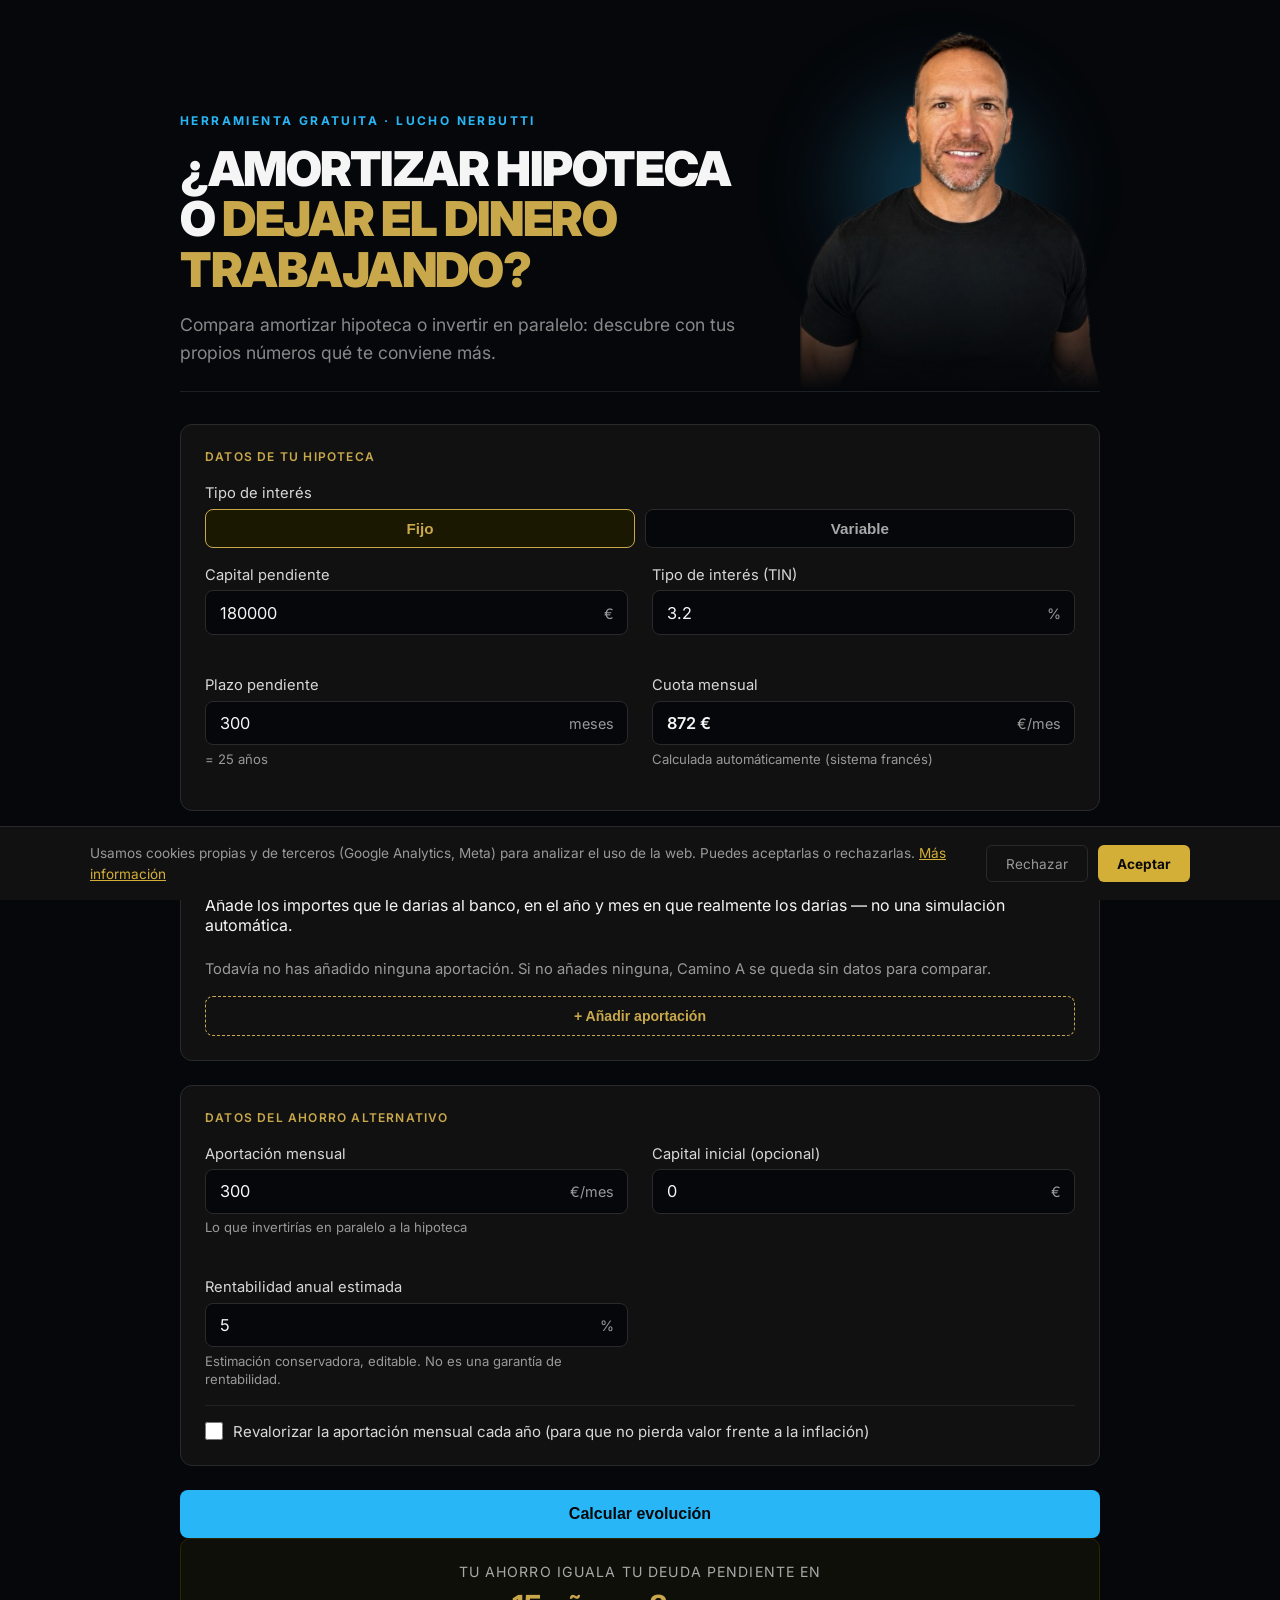
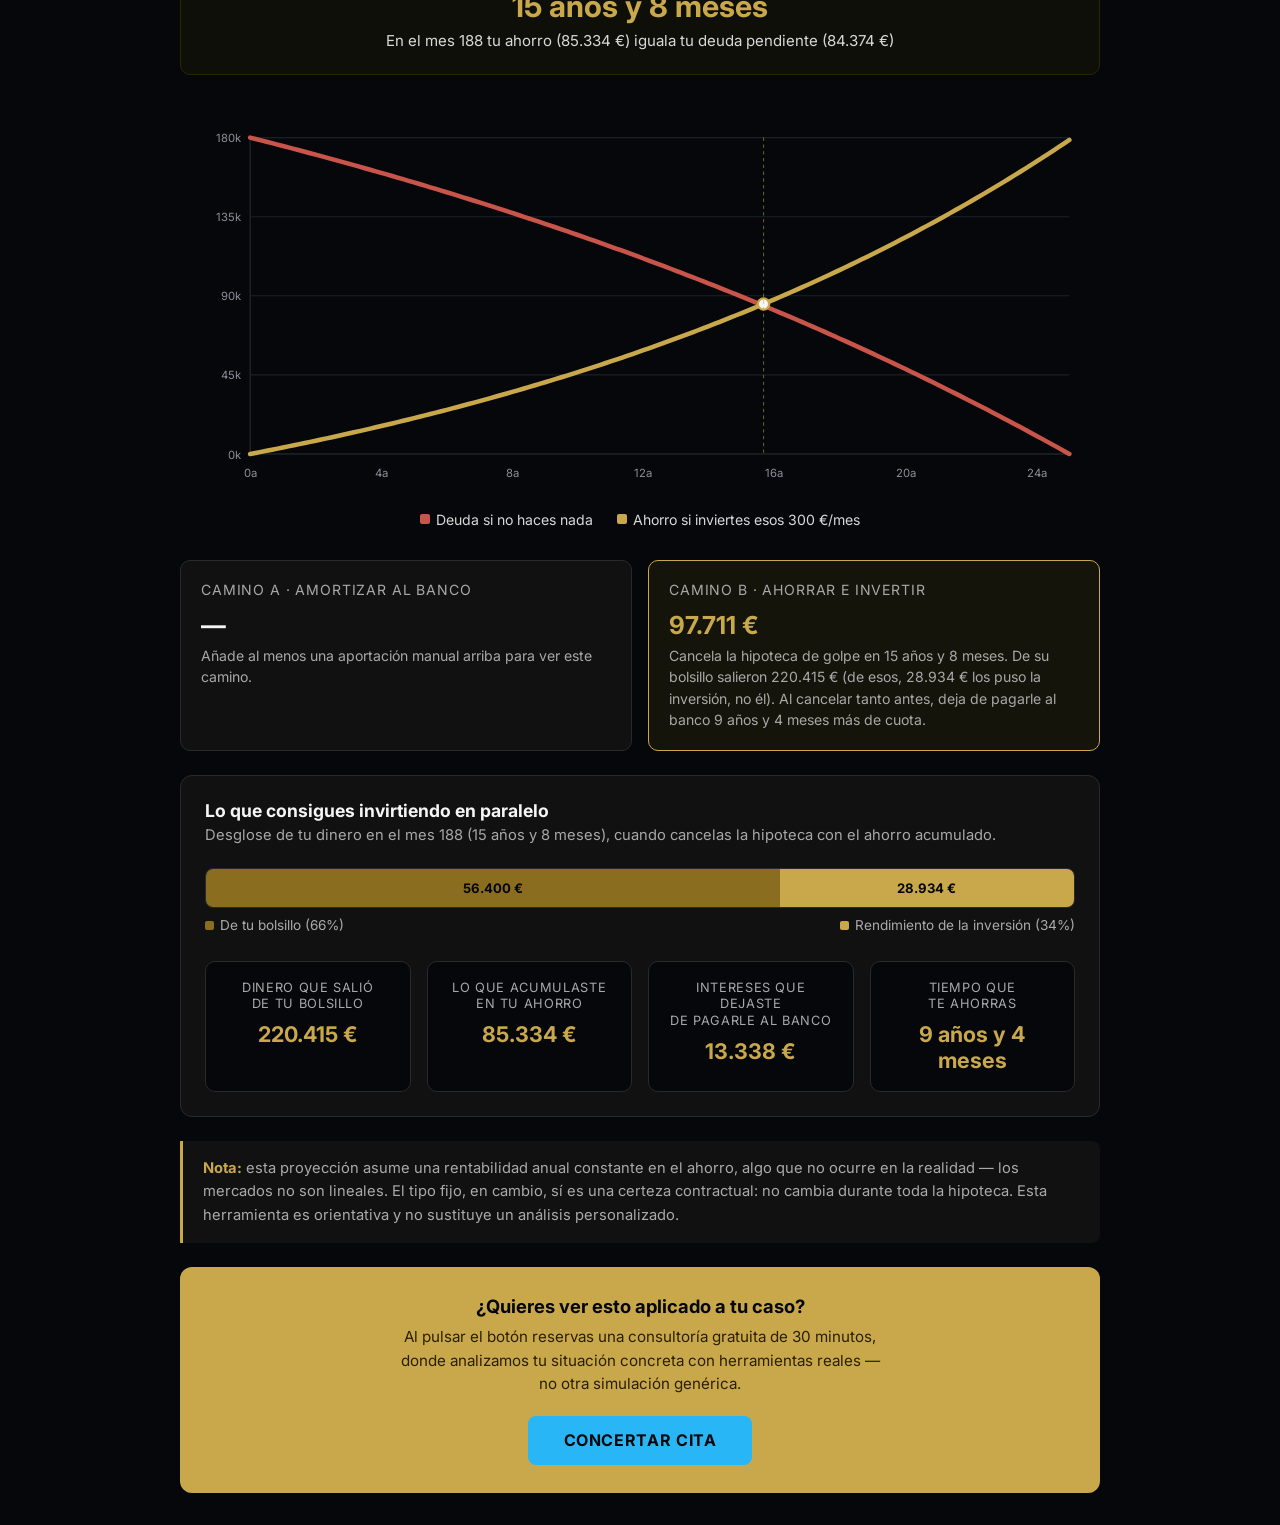
==== commit 67838f54: "Add files via upload" ====
--- a/amortizar-hipoteca-o-invertir.html
+++ b/amortizar-hipoteca-o-invertir.html
@@ -28,26 +28,26 @@
   * { box-sizing: border-box; margin: 0; padding: 0; }
   .simh-outer {
     font-family: 'Inter', sans-serif;
-    background: #0a0a0a;
+    background: #05070a;
     color: #f5f5f5;
     padding: 2rem 1rem;
   }
   .simh-outer, .simh-outer * { box-sizing: border-box; }
   .wrapper { width: 100%; max-width: 920px; margin: 0 auto; }
 
-  .header-block { margin-bottom: 2rem; border-bottom: 1px solid #141414; padding-bottom: 0; }
+  .header-block { margin-bottom: 2rem; border-bottom: 1px solid #1b2027; padding-bottom: 0; }
   .header-hero-inner { display: flex; align-items: flex-end; justify-content: space-between; gap: 2rem; }
   .header-hero-text { flex: 1 1 55%; padding-bottom: 1.5rem; }
   .header-hero-photo { flex: 0 0 35%; display: flex; align-items: flex-end; justify-content: flex-end; }
   .header-hero-photo img { width: 100%; max-width: 300px; height: auto; object-fit: contain; display: block; mask-image: linear-gradient(to bottom, black 55%, transparent 100%); -webkit-mask-image: linear-gradient(to bottom, black 55%, transparent 100%); }
-  .header-eyebrow { font-size: 12px; color: #666; letter-spacing: 0.2em; text-transform: uppercase; font-weight: 700; margin-bottom: 1rem; }
-  .header-tag { display: inline-block; background: #d4af37; color: #0a0a0a; font-size: 11px; font-weight: 700; letter-spacing: 0.12em; text-transform: uppercase; padding: 0.35rem 0.85rem; border-radius: 6px; margin-bottom: 1rem; }
+  .header-eyebrow { font-size: 12px; color: #8a8f98; letter-spacing: 0.2em; text-transform: uppercase; font-weight: 700; margin-bottom: 1rem; }
+  .header-tag { display: inline-block; background: #c9a84c; color: #05070a; font-size: 11px; font-weight: 700; letter-spacing: 0.12em; text-transform: uppercase; padding: 0.35rem 0.85rem; border-radius: 6px; margin-bottom: 1rem; }
   .header-title { font-size: 3rem; font-weight: 900; line-height: 1.05; letter-spacing: -0.03em; color: #f5f5f5; margin-bottom: 1rem; text-transform: uppercase; }
-  .header-title em { font-style: normal; color: #d4af37; }
+  .header-title em { font-style: normal; color: #c9a84c; }
   .header-sub { font-size: 1.1rem; color: #888; line-height: 1.6; max-width: 560px; }
 
   .panel { background: #111111; border: 1px solid #2a2a2a; border-radius: 12px; padding: 1.5rem; margin-bottom: 1.5rem; }
-  .panel-title { font-size: 12px; color: #d4af37; letter-spacing: 0.1em; text-transform: uppercase; margin-bottom: 1.25rem; font-weight: 600; }
+  .panel-title { font-size: 12px; color: #c9a84c; letter-spacing: 0.1em; text-transform: uppercase; margin-bottom: 1.25rem; font-weight: 600; }
 
   .grid-2 { display: grid; grid-template-columns: 1fr 1fr; gap: 1.5rem; }
   @media (max-width: 720px) { .grid-2 { grid-template-columns: 1fr; } }
@@ -57,32 +57,32 @@
   .field label { display: block; font-size: 0.92rem; color: #d8d8d8; margin-bottom: 0.4rem; }
   .field .hint { font-size: 0.82rem; color: #999; margin-top: 0.3rem; line-height: 1.4; }
   .field input {
-    width: 100% !important; background: #0a0a0a !important; border: 1px solid #2a2a2a !important; border-radius: 8px !important;
+    width: 100% !important; background: #05070a !important; border: 1px solid #2a2a2a !important; border-radius: 8px !important;
     padding: 0.7rem 0.9rem !important; color: #f5f5f5 !important; font-size: 1.02rem !important; font-family: inherit !important;
     transition: border-color 0.2s; box-shadow: none !important; -webkit-appearance: none; appearance: none;
   }
-  .field input:focus { outline: none !important; border-color: #d4af37 !important; box-shadow: none !important; }
+  .field input:focus { outline: none !important; border-color: #c9a84c !important; box-shadow: none !important; }
   .input-group { position: relative; }
   .input-suffix { position: absolute; right: 0.9rem; top: 50%; transform: translateY(-50%); color: #999; font-size: 0.9rem; pointer-events: none; }
 
   .rate-toggle { display: flex; gap: 0.6rem; }
-  .rate-btn { flex: 1; background: #0a0a0a !important; border: 1px solid #2a2a2a !important; border-radius: 8px !important; padding: 0.65rem !important; color: #a8a8a8 !important; font-size: 0.95rem !important; font-weight: 600 !important; cursor: pointer; transition: all 0.2s; box-shadow: none !important; text-transform: none !important; letter-spacing: normal !important; }
-  .rate-btn.active { background: #1a1800 !important; border-color: #d4af37 !important; color: #d4af37 !important; }
-  .rate-btn:hover:not(.active) { border-color: #444 !important; color: #d8d8d8 !important; background: #0a0a0a !important; }
+  .rate-btn { flex: 1; background: #05070a !important; border: 1px solid #2a2a2a !important; border-radius: 8px !important; padding: 0.65rem !important; color: #a8a8a8 !important; font-size: 0.95rem !important; font-weight: 600 !important; cursor: pointer; transition: all 0.2s; box-shadow: none !important; text-transform: none !important; letter-spacing: normal !important; }
+  .rate-btn.active { background: #1a1800 !important; border-color: #c9a84c !important; color: #c9a84c !important; }
+  .rate-btn:hover:not(.active) { border-color: #8a8f98 !important; color: #d8d8d8 !important; background: #05070a !important; }
 
   .toggle-row { display: flex; align-items: center; gap: 0.6rem; margin-top: 1rem; padding-top: 1rem; border-top: 1px solid #222; }
-  .toggle-row input[type="checkbox"] { width: 18px; height: 18px; accent-color: #d4af37; cursor: pointer; }
+  .toggle-row input[type="checkbox"] { width: 18px; height: 18px; accent-color: #c9a84c; cursor: pointer; }
   .toggle-row label { font-size: 0.94rem; color: #d8d8d8; cursor: pointer; }
 
   .btn-calc {
-    display: block !important; width: 100% !important; background: #d4af37 !important; color: #0a0a0a !important; border: none !important; border-radius: 8px !important;
+    display: block !important; width: 100% !important; background: #c9a84c !important; color: #05070a !important; border: none !important; border-radius: 8px !important;
     padding: 0.95rem !important; font-size: 1rem !important; font-weight: 700 !important; cursor: pointer; margin-top: 0.5rem;
     transition: background 0.2s; box-shadow: none !important; text-transform: none !important; letter-spacing: normal !important;
   }
   .btn-calc:hover { background: #e6c44a !important; }
 
   .btn-add {
-    display: block !important; width: 100% !important; background: transparent !important; color: #d4af37 !important; border: 1px dashed #d4af37 !important; border-radius: 8px !important;
+    display: block !important; width: 100% !important; background: transparent !important; color: #c9a84c !important; border: 1px dashed #c9a84c !important; border-radius: 8px !important;
     padding: 0.7rem !important; font-size: 0.88rem !important; font-weight: 600 !important; cursor: pointer; margin-top: 0.5rem;
     transition: all 0.2s; box-shadow: none !important; text-transform: none !important; letter-spacing: normal !important;
   }
@@ -92,7 +92,7 @@
   @media (max-width: 620px) { .aportacion-row { grid-template-columns: 1fr 1fr; grid-template-areas: "anio mes" "importe importe" "borrar borrar"; } }
   .aportacion-row .field { margin-bottom: 0; }
   .aportacion-row select {
-    width: 100% !important; background: #0a0a0a !important; border: 1px solid #2a2a2a !important; border-radius: 8px !important;
+    width: 100% !important; background: #05070a !important; border: 1px solid #2a2a2a !important; border-radius: 8px !important;
     padding: 0.7rem 0.9rem !important; color: #f5f5f5 !important; font-size: 1.02rem !important; font-family: inherit !important;
     box-shadow: none !important; -webkit-appearance: none; appearance: none;
   }
@@ -109,18 +109,18 @@
 
   .crossover-block { background: #0f0f0a; border: 1px solid #2a2500; border-radius: 10px; padding: 1.5rem; margin-bottom: 1.5rem; text-align: center; }
   .crossover-label { font-size: 0.88rem; color: #a8a8a8; text-transform: uppercase; letter-spacing: 0.08em; margin-bottom: 0.5rem; }
-  .crossover-value { font-size: 1.9rem; font-weight: 700; color: #d4af37; margin-bottom: 0.4rem; }
+  .crossover-value { font-size: 1.9rem; font-weight: 700; color: #c9a84c; margin-bottom: 0.4rem; }
   .crossover-sub { font-size: 0.94rem; color: #d8d8d8; }
 
-  .chart-container { background: #0a0a0a; border-radius: 8px; padding: 1rem 0.5rem 0.5rem; margin-bottom: 1.5rem; position: relative; }
+  .chart-container { background: #05070a; border-radius: 8px; padding: 1rem 0.5rem 0.5rem; margin-bottom: 1.5rem; position: relative; }
   svg { width: 100%; height: auto; display: block; }
   .chart-tooltip {
     position: absolute; display: none; pointer-events: none; z-index: 10;
-    background: #111111; border: 1px solid #d4af37; border-radius: 8px;
+    background: #111111; border: 1px solid #c9a84c; border-radius: 8px;
     padding: 0.7rem 0.9rem; font-size: 0.88rem; color: #f5f5f5; white-space: nowrap;
     box-shadow: 0 4px 16px rgba(0,0,0,0.5);
   }
-  .chart-tooltip .tt-mes { color: #d4af37; font-weight: 700; margin-bottom: 0.4rem; font-size: 0.82rem; }
+  .chart-tooltip .tt-mes { color: #c9a84c; font-weight: 700; margin-bottom: 0.4rem; font-size: 0.82rem; }
   .chart-tooltip .tt-row { display: flex; align-items: center; gap: 0.4rem; margin-top: 0.2rem; }
   .chart-tooltip .tt-dot { width: 8px; height: 8px; border-radius: 2px; flex-shrink: 0; }
   .legend { display: flex; gap: 1.5rem; justify-content: center; flex-wrap: wrap; margin-top: 0.75rem; font-size: 0.88rem; color: #d8d8d8; }
@@ -130,37 +130,37 @@
   .compare-grid { display: grid; grid-template-columns: 1fr 1fr; gap: 1rem; margin-bottom: 1.5rem; }
   @media (max-width: 620px) { .compare-grid { grid-template-columns: 1fr; } }
   .compare-card { background: #111111; border: 1px solid #2a2a2a; border-radius: 10px; padding: 1.25rem; }
-  .compare-card.win { border-color: #d4af37; background: #14140a; }
+  .compare-card.win { border-color: #c9a84c; background: #14140a; }
   .compare-card-title { font-size: 0.88rem; color: #a8a8a8; text-transform: uppercase; letter-spacing: 0.06em; margin-bottom: 0.75rem; }
   .compare-card-value { font-size: 1.55rem; font-weight: 700; color: #f5f5f5; margin-bottom: 0.35rem; }
   .compare-card-detail { font-size: 0.88rem; color: #a8a8a8; line-height: 1.5; }
-  .compare-card.win .compare-card-value { color: #d4af37; }
-
-  .disclaimer { background: #111111; border-left: 3px solid #d4af37; border-radius: 0 8px 8px 0; padding: 1rem 1.25rem; font-size: 0.92rem; color: #aaaaaa; line-height: 1.6; margin-bottom: 1.5rem; }
-  .disclaimer strong { color: #d4af37; }
+  .compare-card.win .compare-card-value { color: #c9a84c; }
+
+  .disclaimer { background: #111111; border-left: 3px solid #c9a84c; border-radius: 0 8px 8px 0; padding: 1rem 1.25rem; font-size: 0.92rem; color: #aaaaaa; line-height: 1.6; margin-bottom: 1.5rem; }
+  .disclaimer strong { color: #c9a84c; }
 
   .resumen-titulo { font-size: 1.1rem; font-weight: 700; color: #f5f5f5; margin-bottom: 0.3rem; }
   .resumen-sub { font-size: 0.92rem; color: #a8a8a8; margin-bottom: 1.5rem; }
 
   .barra-wrap { margin-bottom: 1.75rem; }
-  .barra-track { width: 100%; height: 40px; border-radius: 8px; overflow: hidden; display: flex; background: #0a0a0a; border: 1px solid #2a2a2a; }
-  .barra-seg { height: 100%; display: flex; align-items: center; justify-content: center; font-size: 0.82rem; font-weight: 700; color: #0a0a0a; white-space: nowrap; overflow: hidden; }
+  .barra-track { width: 100%; height: 40px; border-radius: 8px; overflow: hidden; display: flex; background: #05070a; border: 1px solid #2a2a2a; }
+  .barra-seg { height: 100%; display: flex; align-items: center; justify-content: center; font-size: 0.82rem; font-weight: 700; color: #05070a; white-space: nowrap; overflow: hidden; }
   .barra-leyenda { display: flex; justify-content: space-between; margin-top: 0.6rem; font-size: 0.85rem; color: #aaaaaa; }
   .barra-leyenda span { display: flex; align-items: center; gap: 0.4rem; }
   .barra-leyenda .dot { width: 9px; height: 9px; border-radius: 2px; }
 
   .resumen-stats { display: grid; grid-template-columns: repeat(4, 1fr); gap: 1rem; }
   @media (max-width: 780px) { .resumen-stats { grid-template-columns: 1fr 1fr; } }
-  .resumen-stat { background: #0a0a0a; border: 1px solid #2a2a2a; border-radius: 10px; padding: 1.1rem 1rem; text-align: center; }
+  .resumen-stat { background: #05070a; border: 1px solid #2a2a2a; border-radius: 10px; padding: 1.1rem 1rem; text-align: center; }
   .resumen-stat-label { font-size: 0.8rem; color: #a8a8a8; text-transform: uppercase; letter-spacing: 0.05em; margin-bottom: 0.5rem; line-height: 1.3; min-height: 2.1em; }
-  .resumen-stat-value { font-size: 1.35rem; font-weight: 700; color: #d4af37; }
-
-  .cta-block { background: #d4af37; border-radius: 12px; padding: 1.75rem; text-align: center; }
-  .cta-title { font-size: 1.15rem; font-weight: 700; color: #0a0a0a; margin-bottom: 0.5rem; }
+  .resumen-stat-value { font-size: 1.35rem; font-weight: 700; color: #c9a84c; }
+
+  .cta-block { background: #c9a84c; border-radius: 12px; padding: 1.75rem; text-align: center; }
+  .cta-title { font-size: 1.15rem; font-weight: 700; color: #05070a; margin-bottom: 0.5rem; }
   .cta-sub { font-size: 0.95rem; color: #2a2000; margin-bottom: 1.25rem; line-height: 1.55; max-width: 480px; margin-left: auto; margin-right: auto; }
-  .cta-btn { display: inline-block !important; background: #0a0a0a !important; color: #d4af37 !important; border: none !important; border-radius: 8px !important; padding: 0.9rem 2.25rem !important; font-size: 1rem !important; font-weight: 700 !important; letter-spacing: 0.04em; cursor: pointer; text-decoration: none !important; transition: background 0.2s; box-shadow: none !important; text-transform: none; }
-  .cta-btn:hover { background: #1a1a1a !important; color: #d4af37 !important; }
-  .cta-btn:visited { color: #d4af37 !important; }
+  .cta-btn { display: inline-block !important; background: #05070a !important; color: #c9a84c !important; border: none !important; border-radius: 8px !important; padding: 0.9rem 2.25rem !important; font-size: 1rem !important; font-weight: 700 !important; letter-spacing: 0.04em; cursor: pointer; text-decoration: none !important; transition: background 0.2s; box-shadow: none !important; text-transform: none; }
+  .cta-btn:hover { background: #1b2027 !important; color: #c9a84c !important; }
+  .cta-btn:visited { color: #c9a84c !important; }
   /* AJUSTES MÓVIL */
   @media (max-width: 600px) {
     .simh-outer { padding: 1.5rem 0.9rem; }
@@ -210,6 +210,18 @@
 
     .chart-tooltip { font-size: 0.78rem; padding: 0.55rem 0.7rem; max-width: 180px; white-space: normal; }
   }
+
+/* ===== Identidad visual override ===== */
+:root{--sky:#29B6F6;--gold:#C9A84C;}
+.cta-btn{background:var(--sky)!important;color:#05070a!important;box-shadow:0 8px 30px -8px rgba(41,182,246,0.5);}
+.cta-btn:hover{background:#4fc3f7!important;}
+.btn-calc{background:var(--sky)!important;color:#05070a!important;}
+.header-eyebrow{color:var(--sky)!important;}
+.header-title em{color:var(--gold)!important;}
+.header-hero-photo{position:relative;}
+.header-hero-photo::before{content:'';position:absolute;top:8%;left:50%;transform:translateX(-50%);width:80%;height:70%;background:radial-gradient(ellipse at center,rgba(41,182,246,0.4) 0%,transparent 68%);filter:blur(40px);z-index:0;pointer-events:none;}
+.header-hero-photo img{position:relative;z-index:1;}
+
 </style>
 </head>
 <body>
@@ -276,7 +288,7 @@
       <div class="field" id="campoTinVariable" style="display:none;">
         <label>TIN resultante (Euríbor + diferencial)</label>
         <div class="input-group">
-          <input type="text" id="tinVariableDisplay" readonly style="color:#d4af37; font-weight:600;">
+          <input type="text" id="tinVariableDisplay" readonly style="color:#c9a84c; font-weight:600;">
           <span class="input-suffix">%</span>
         </div>
         <div class="hint">Se asume constante durante toda la simulación — el Euríbor real varía con cada revisión.</div>
@@ -293,7 +305,7 @@
       <div class="field">
         <label>Cuota mensual</label>
         <div class="input-group">
-          <input type="text" id="cuotaMensual" readonly style="color:#d4af37; font-weight:600;">
+          <input type="text" id="cuotaMensual" readonly style="color:#c9a84c; font-weight:600;">
           <span class="input-suffix">€/mes</span>
         </div>
         <div class="hint">Calculada automáticamente (sistema francés)</div>
@@ -717,11 +729,11 @@
   barraWrap.innerHTML = `
     <div class="barra-track">
       <div class="barra-seg" style="width:${pctAportado}%; background:#8a6d1f;">${pctAportado > 18 ? fmtEUR(aportado) : ''}</div>
-      <div class="barra-seg" style="width:${pctRendimiento}%; background:#d4af37;">${pctRendimiento > 18 ? fmtEUR(rendimiento) : ''}</div>
+      <div class="barra-seg" style="width:${pctRendimiento}%; background:#c9a84c;">${pctRendimiento > 18 ? fmtEUR(rendimiento) : ''}</div>
     </div>
     <div class="barra-leyenda">
       <span><span class="dot" style="background:#8a6d1f;"></span> De tu bolsillo (${pctAportado.toFixed(0)}%)</span>
-      <span><span class="dot" style="background:#d4af37;"></span> Rendimiento de la inversión (${pctRendimiento.toFixed(0)}%)</span>
+      <span><span class="dot" style="background:#c9a84c;"></span> Rendimiento de la inversión (${pctRendimiento.toFixed(0)}%)</span>
     </div>
   `;
 
@@ -783,8 +795,8 @@
   for (let f = 0; f <= 4; f++) {
     const val = (maxVal / 4) * f;
     const yy = y(val);
-    svgContent += `<line x1="${padL}" y1="${yy}" x2="${padL + plotW}" y2="${yy}" stroke="#1a1a1a" stroke-width="1"/>`;
-    svgContent += `<text x="${padL - 8}" y="${yy + 4}" text-anchor="end" font-size="10" fill="#666">${Math.round(val / 1000)}k</text>`;
+    svgContent += `<line x1="${padL}" y1="${yy}" x2="${padL + plotW}" y2="${yy}" stroke="#1b2027" stroke-width="1"/>`;
+    svgContent += `<text x="${padL - 8}" y="${yy + 4}" text-anchor="end" font-size="10" fill="#8a8f98">${Math.round(val / 1000)}k</text>`;
   }
 
   // etiquetas eje X (años)
@@ -792,7 +804,7 @@
   const stepAnios = Math.max(1, Math.ceil(anios / 8));
   for (let a = 0; a <= anios; a += stepAnios) {
     const m = Math.min(a * 12, plazoMeses);
-    svgContent += `<text x="${x(m)}" y="${padT + plotH + 20}" text-anchor="middle" font-size="10" fill="#666">${a}a</text>`;
+    svgContent += `<text x="${x(m)}" y="${padT + plotH + 20}" text-anchor="middle" font-size="10" fill="#8a8f98">${a}a</text>`;
   }
 
   // linea deuda amortizada (si aplica) - dibujada primero, en celeste discontinua
@@ -804,12 +816,12 @@
   svgContent += `<path d="${pathFrom(deudaBase)}" fill="none" stroke="#c8544a" stroke-width="4" stroke-linecap="round"/>`;
 
   // linea ahorro
-  svgContent += `<path d="${pathFrom(ahorro)}" fill="none" stroke="#d4af37" stroke-width="4" stroke-linecap="round"/>`;
+  svgContent += `<path d="${pathFrom(ahorro)}" fill="none" stroke="#c9a84c" stroke-width="4" stroke-linecap="round"/>`;
 
   // punto de cruce
   if (crossMonth !== null) {
-    svgContent += `<circle cx="${x(crossMonth)}" cy="${y(ahorro[crossMonth])}" r="5" fill="#f5f5f5" stroke="#d4af37" stroke-width="2"/>`;
-    svgContent += `<line x1="${x(crossMonth)}" y1="${padT}" x2="${x(crossMonth)}" y2="${padT + plotH}" stroke="#d4af37" stroke-width="1" stroke-dasharray="3,3" opacity="0.5"/>`;
+    svgContent += `<circle cx="${x(crossMonth)}" cy="${y(ahorro[crossMonth])}" r="5" fill="#f5f5f5" stroke="#c9a84c" stroke-width="2"/>`;
+    svgContent += `<line x1="${x(crossMonth)}" y1="${padT}" x2="${x(crossMonth)}" y2="${padT + plotH}" stroke="#c9a84c" stroke-width="1" stroke-dasharray="3,3" opacity="0.5"/>`;
   }
 
   // capa de hover: grupo vacio que se rellena al mover el raton, y un rect transparente que capta los eventos
@@ -821,7 +833,7 @@
   // leyenda
   let legendHtml = `
     <div class="legend-item"><span class="legend-dot" style="background:#c8544a;"></span> Deuda si no haces nada</div>
-    <div class="legend-item"><span class="legend-dot" style="background:#d4af37;"></span> Ahorro si inviertes esos ${fmtEUR(aportacion)}/mes</div>
+    <div class="legend-item"><span class="legend-dot" style="background:#c9a84c;"></span> Ahorro si inviertes esos ${fmtEUR(aportacion)}/mes</div>
   `;
   if (deudaAmort) {
     legendHtml += `<div class="legend-item"><span class="legend-dot" style="background:#74acdf;"></span> Deuda con tus aportaciones manuales al banco</div>`;
@@ -852,10 +864,10 @@
 
   const hoverLayer = document.getElementById('hoverLayer');
   let hoverSvg = `<line x1="${x(m)}" y1="${padT}" x2="${x(m)}" y2="${padT + plotH}" stroke="#f5f5f5" stroke-width="1" stroke-dasharray="4,4" opacity="0.4"/>`;
-  hoverSvg += `<circle cx="${x(m)}" cy="${y(deudaBase[m])}" r="5" fill="#c8544a" stroke="#0a0a0a" stroke-width="2"/>`;
-  hoverSvg += `<circle cx="${x(m)}" cy="${y(ahorro[m])}" r="5" fill="#d4af37" stroke="#0a0a0a" stroke-width="2"/>`;
+  hoverSvg += `<circle cx="${x(m)}" cy="${y(deudaBase[m])}" r="5" fill="#c8544a" stroke="#05070a" stroke-width="2"/>`;
+  hoverSvg += `<circle cx="${x(m)}" cy="${y(ahorro[m])}" r="5" fill="#c9a84c" stroke="#05070a" stroke-width="2"/>`;
   if (deudaAmort) {
-    hoverSvg += `<circle cx="${x(m)}" cy="${y(deudaAmort.arr[m])}" r="5" fill="#74acdf" stroke="#0a0a0a" stroke-width="2"/>`;
+    hoverSvg += `<circle cx="${x(m)}" cy="${y(deudaAmort.arr[m])}" r="5" fill="#74acdf" stroke="#05070a" stroke-width="2"/>`;
   }
   hoverLayer.innerHTML = hoverSvg;
 
@@ -865,7 +877,7 @@
 
   let tooltipHtml = `<div class="tt-mes">${etiquetaMes}</div>`;
   tooltipHtml += `<div class="tt-row"><span class="tt-dot" style="background:#c8544a;"></span> Deuda: ${fmtEUR(deudaBase[m])}</div>`;
-  tooltipHtml += `<div class="tt-row"><span class="tt-dot" style="background:#d4af37;"></span> Ahorro: ${fmtEUR(ahorro[m])}</div>`;
+  tooltipHtml += `<div class="tt-row"><span class="tt-dot" style="background:#c9a84c;"></span> Ahorro: ${fmtEUR(ahorro[m])}</div>`;
   if (deudaAmort) {
     tooltipHtml += `<div class="tt-row"><span class="tt-dot" style="background:#74acdf;"></span> Deuda con amortización: ${fmtEUR(deudaAmort.arr[m])}</div>`;
   }
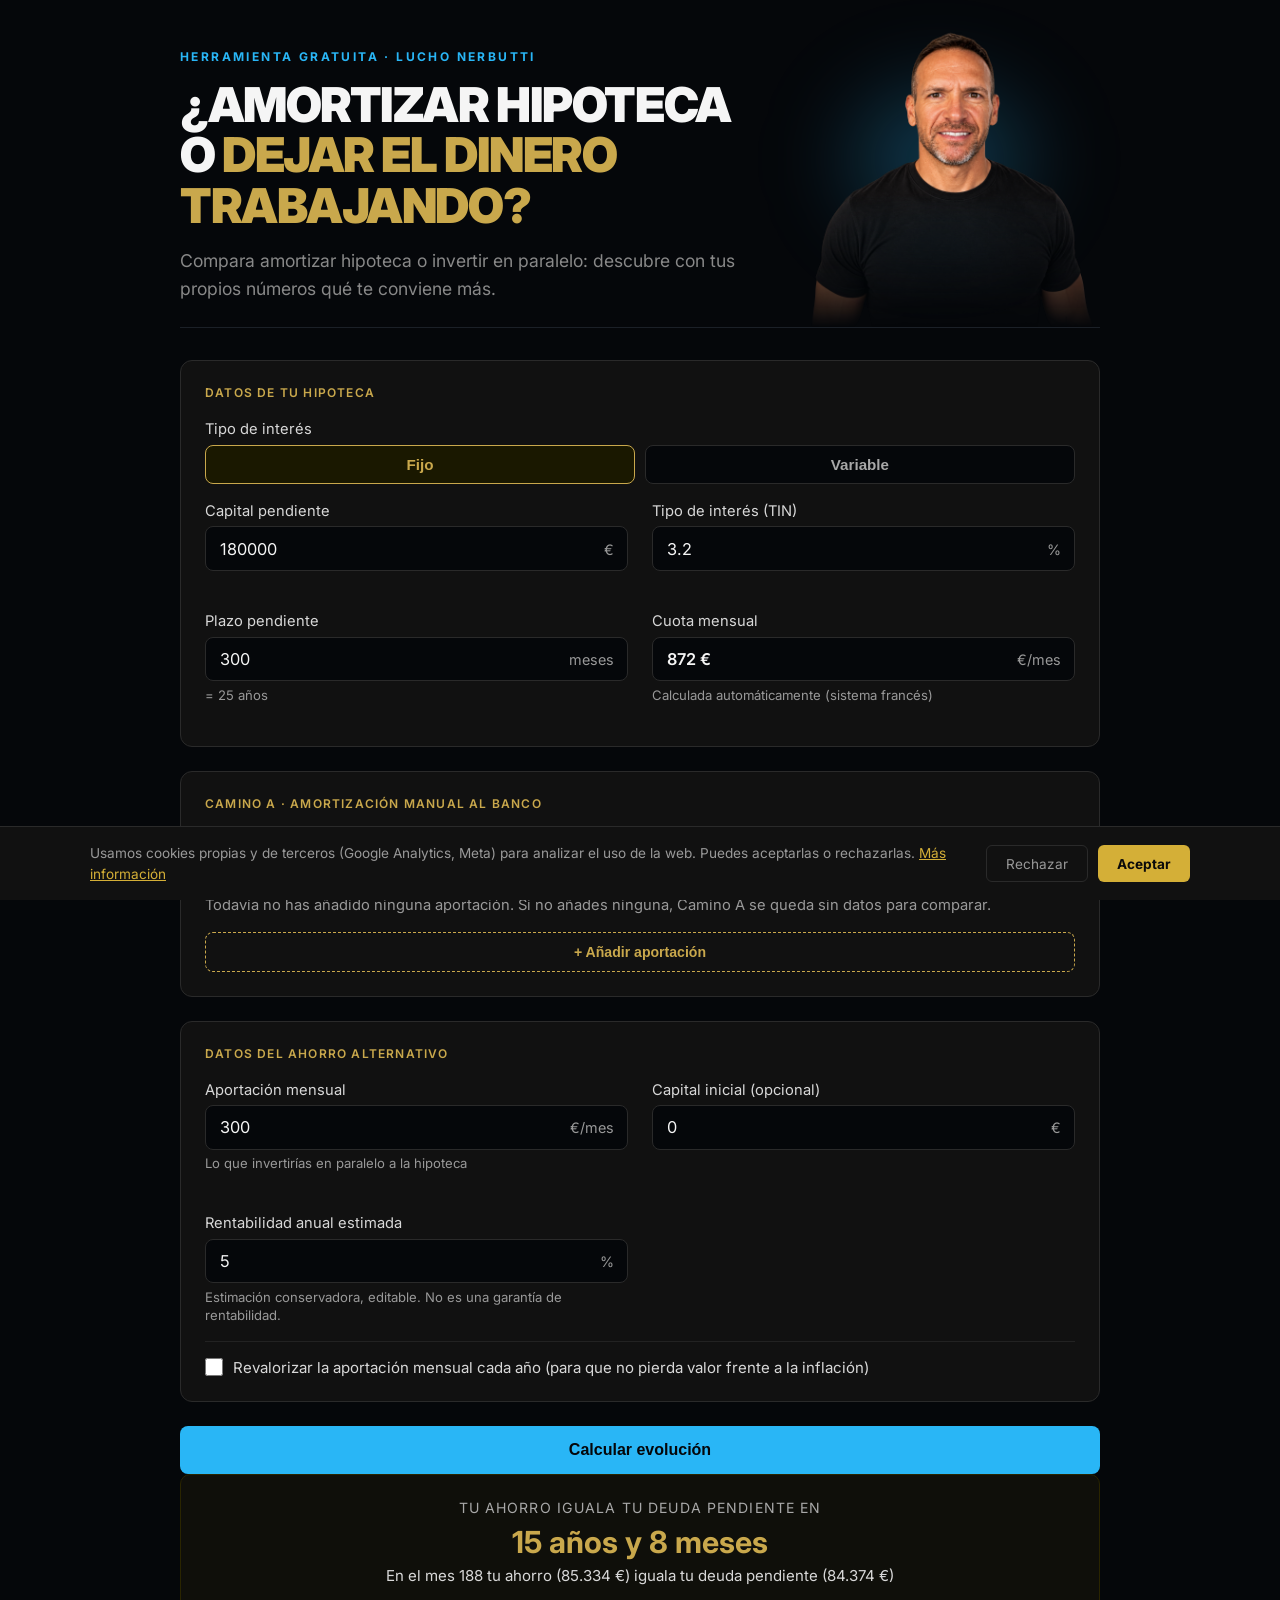
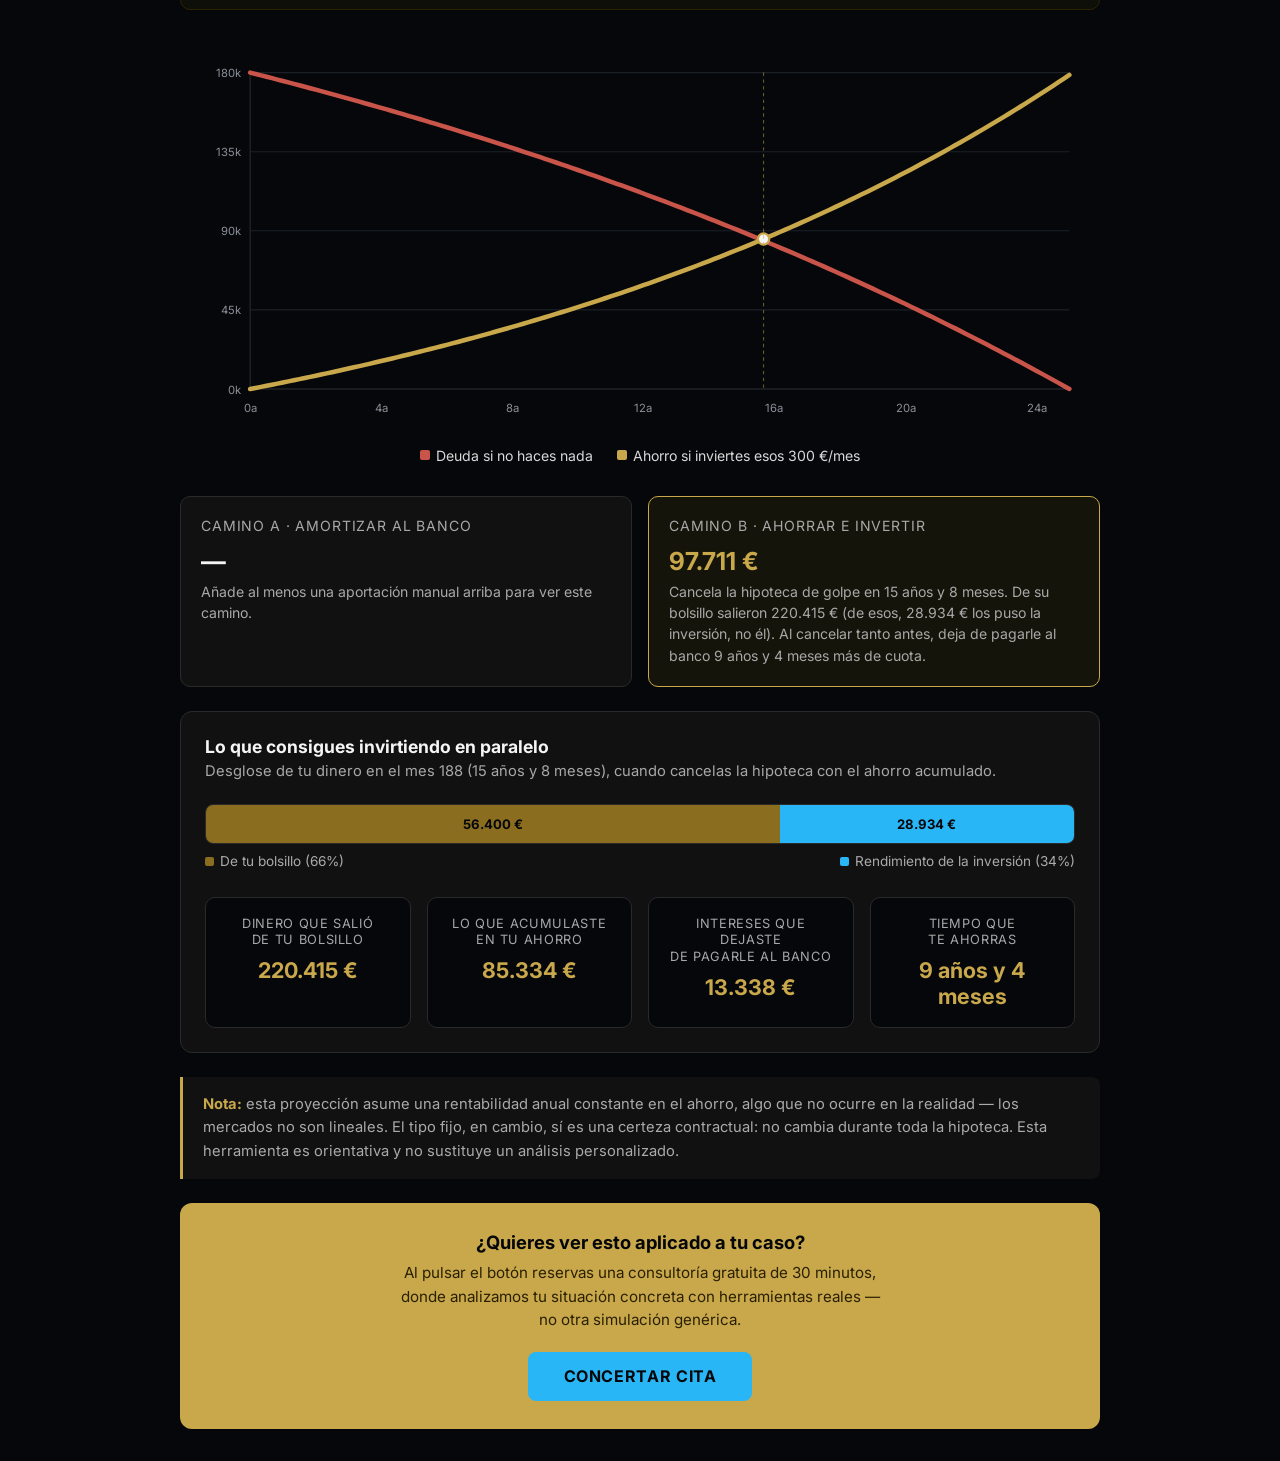
==== commit 459c203f: "Add files via upload" ====
--- a/amortizar-hipoteca-o-invertir.html
+++ b/amortizar-hipoteca-o-invertir.html
@@ -61,7 +61,7 @@
     padding: 0.7rem 0.9rem !important; color: #f5f5f5 !important; font-size: 1.02rem !important; font-family: inherit !important;
     transition: border-color 0.2s; box-shadow: none !important; -webkit-appearance: none; appearance: none;
   }
-  .field input:focus { outline: none !important; border-color: #c9a84c !important; box-shadow: none !important; }
+  .field input:focus { outline: none !important; border-color: #29B6F6 !important; box-shadow: none !important; }
   .input-group { position: relative; }
   .input-suffix { position: absolute; right: 0.9rem; top: 50%; transform: translateY(-50%); color: #999; font-size: 0.9rem; pointer-events: none; }
 
@@ -71,7 +71,7 @@
   .rate-btn:hover:not(.active) { border-color: #8a8f98 !important; color: #d8d8d8 !important; background: #05070a !important; }
 
   .toggle-row { display: flex; align-items: center; gap: 0.6rem; margin-top: 1rem; padding-top: 1rem; border-top: 1px solid #222; }
-  .toggle-row input[type="checkbox"] { width: 18px; height: 18px; accent-color: #c9a84c; cursor: pointer; }
+  .toggle-row input[type="checkbox"] { width: 18px; height: 18px; accent-color: #29B6F6; cursor: pointer; }
   .toggle-row label { font-size: 0.94rem; color: #d8d8d8; cursor: pointer; }
 
   .btn-calc {
@@ -729,11 +729,11 @@
   barraWrap.innerHTML = `
     <div class="barra-track">
       <div class="barra-seg" style="width:${pctAportado}%; background:#8a6d1f;">${pctAportado > 18 ? fmtEUR(aportado) : ''}</div>
-      <div class="barra-seg" style="width:${pctRendimiento}%; background:#c9a84c;">${pctRendimiento > 18 ? fmtEUR(rendimiento) : ''}</div>
+      <div class="barra-seg" style="width:${pctRendimiento}%; background:#29B6F6;">${pctRendimiento > 18 ? fmtEUR(rendimiento) : ''}</div>
     </div>
     <div class="barra-leyenda">
       <span><span class="dot" style="background:#8a6d1f;"></span> De tu bolsillo (${pctAportado.toFixed(0)}%)</span>
-      <span><span class="dot" style="background:#c9a84c;"></span> Rendimiento de la inversión (${pctRendimiento.toFixed(0)}%)</span>
+      <span><span class="dot" style="background:#29B6F6;"></span> Rendimiento de la inversión (${pctRendimiento.toFixed(0)}%)</span>
     </div>
   `;
 
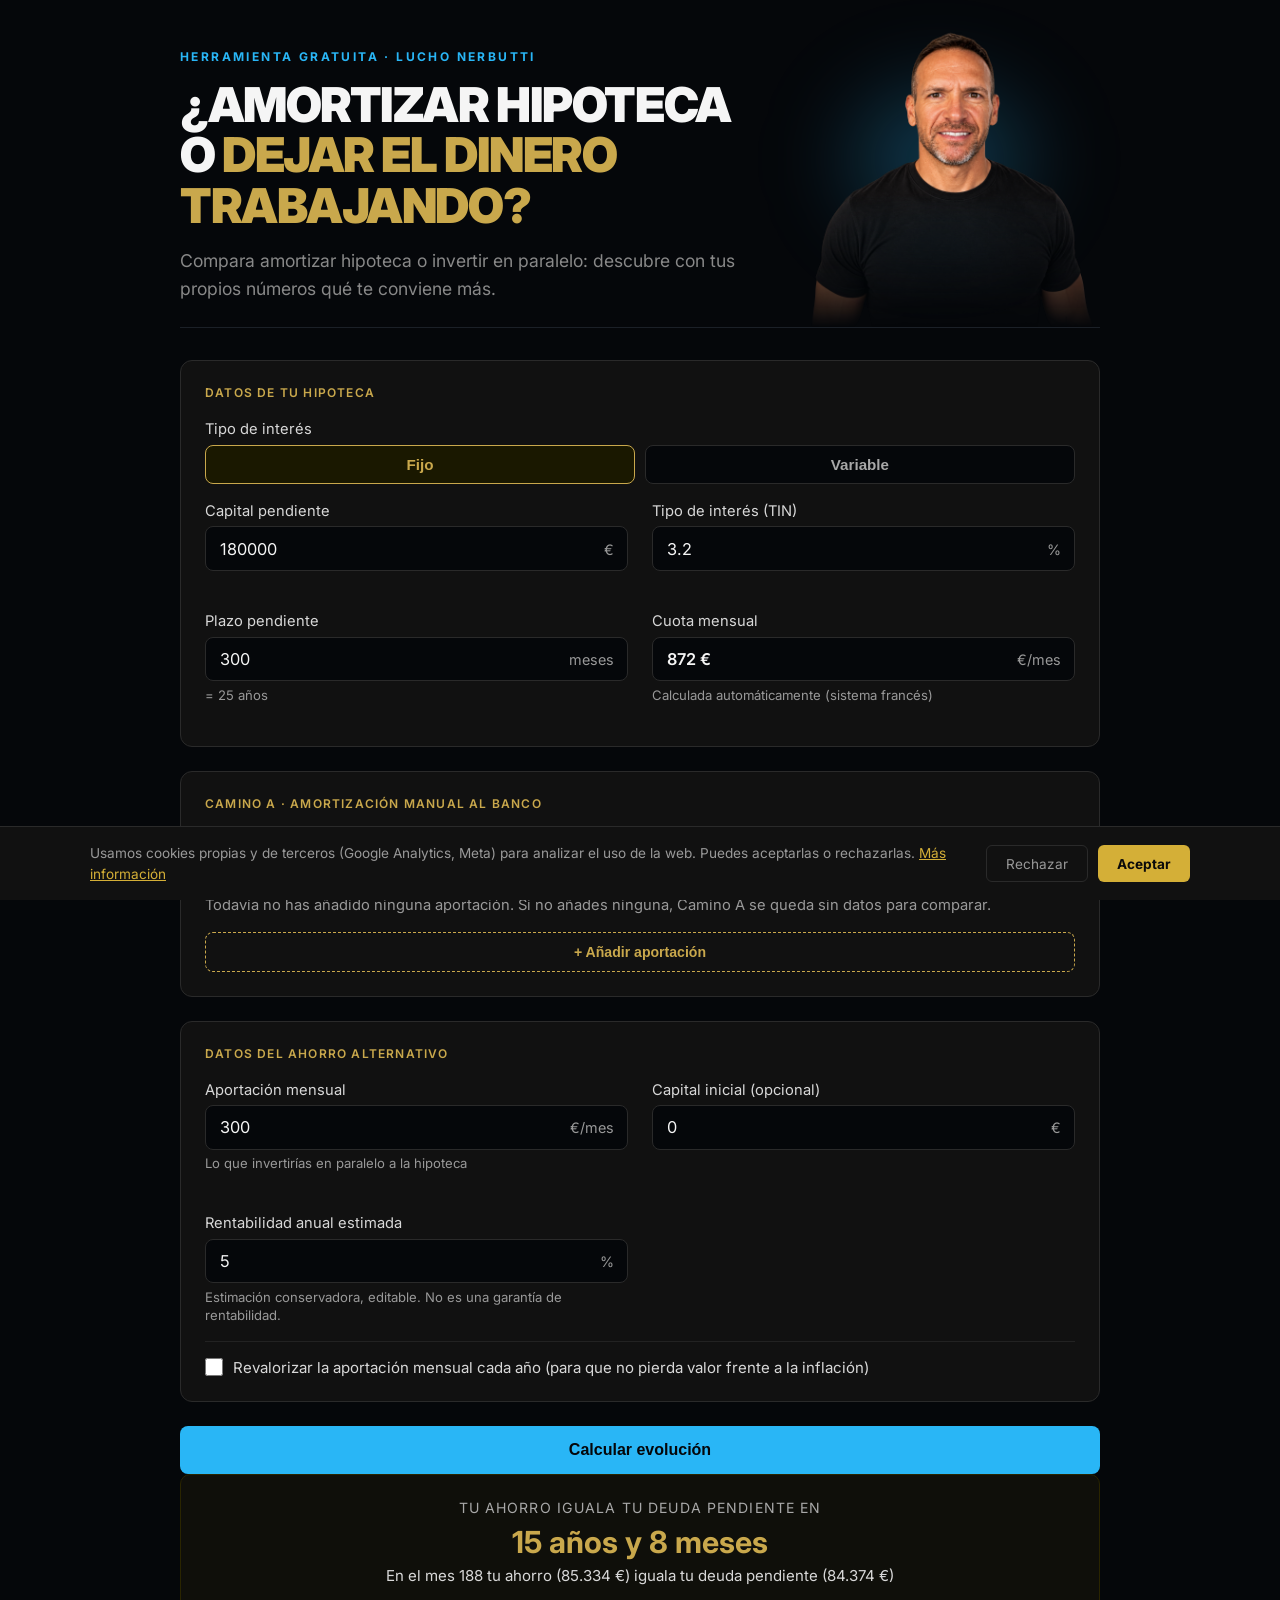
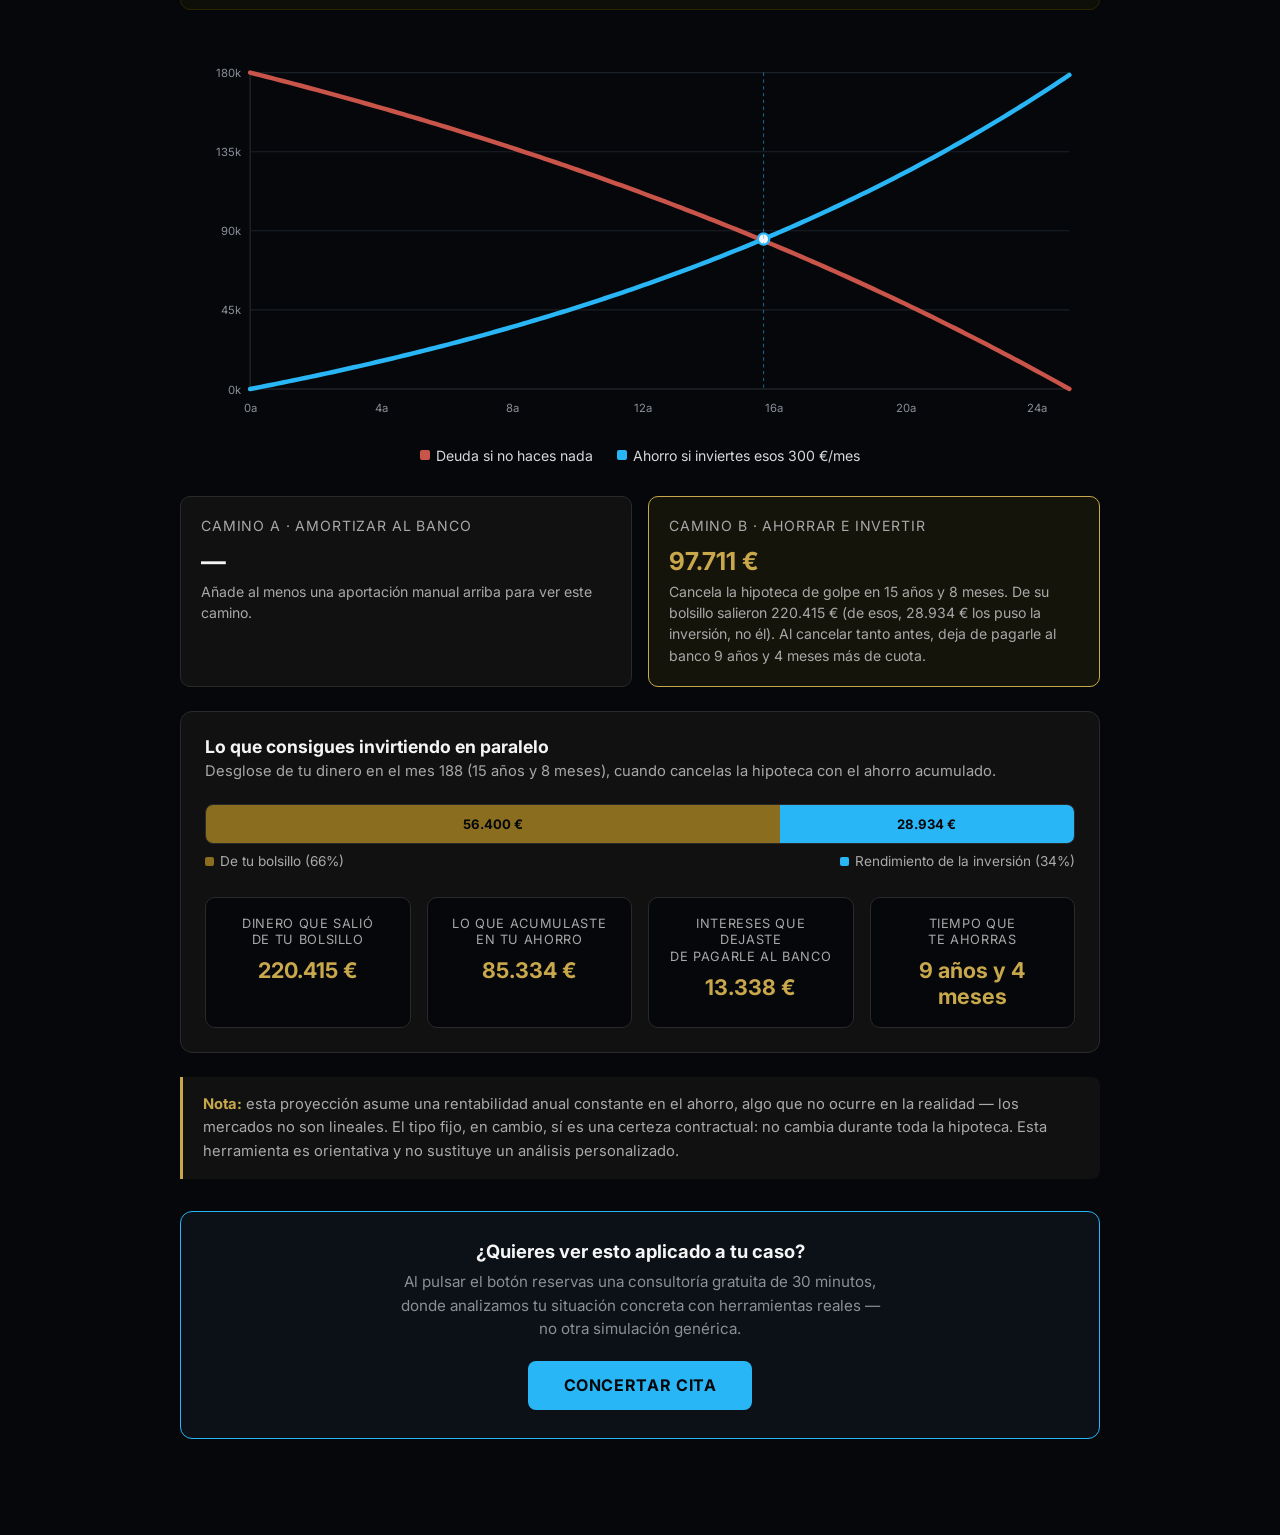
==== commit 110166f9: "Add files via upload" ====
--- a/amortizar-hipoteca-o-invertir.html
+++ b/amortizar-hipoteca-o-invertir.html
@@ -155,9 +155,9 @@
   .resumen-stat-label { font-size: 0.8rem; color: #a8a8a8; text-transform: uppercase; letter-spacing: 0.05em; margin-bottom: 0.5rem; line-height: 1.3; min-height: 2.1em; }
   .resumen-stat-value { font-size: 1.35rem; font-weight: 700; color: #c9a84c; }
 
-  .cta-block { background: #c9a84c; border-radius: 12px; padding: 1.75rem; text-align: center; }
-  .cta-title { font-size: 1.15rem; font-weight: 700; color: #05070a; margin-bottom: 0.5rem; }
-  .cta-sub { font-size: 0.95rem; color: #2a2000; margin-bottom: 1.25rem; line-height: 1.55; max-width: 480px; margin-left: auto; margin-right: auto; }
+  .cta-block { background: #0c1017; border: 1px solid #29B6F6; border-radius: 12px; padding: 1.75rem; text-align: center; margin: 2rem 0 4rem; }
+  .cta-title { font-size: 1.15rem; font-weight: 700; color: #f5f5f5; margin-bottom: 0.5rem; }
+  .cta-sub { font-size: 0.95rem; color: #8a8f98; margin-bottom: 1.25rem; line-height: 1.55; max-width: 480px; margin-left: auto; margin-right: auto; }
   .cta-btn { display: inline-block !important; background: #05070a !important; color: #c9a84c !important; border: none !important; border-radius: 8px !important; padding: 0.9rem 2.25rem !important; font-size: 1rem !important; font-weight: 700 !important; letter-spacing: 0.04em; cursor: pointer; text-decoration: none !important; transition: background 0.2s; box-shadow: none !important; text-transform: none; }
   .cta-btn:hover { background: #1b2027 !important; color: #c9a84c !important; }
   .cta-btn:visited { color: #c9a84c !important; }
@@ -816,12 +816,12 @@
   svgContent += `<path d="${pathFrom(deudaBase)}" fill="none" stroke="#c8544a" stroke-width="4" stroke-linecap="round"/>`;
 
   // linea ahorro
-  svgContent += `<path d="${pathFrom(ahorro)}" fill="none" stroke="#c9a84c" stroke-width="4" stroke-linecap="round"/>`;
+  svgContent += `<path d="${pathFrom(ahorro)}" fill="none" stroke="#29B6F6" stroke-width="4" stroke-linecap="round"/>`;
 
   // punto de cruce
   if (crossMonth !== null) {
-    svgContent += `<circle cx="${x(crossMonth)}" cy="${y(ahorro[crossMonth])}" r="5" fill="#f5f5f5" stroke="#c9a84c" stroke-width="2"/>`;
-    svgContent += `<line x1="${x(crossMonth)}" y1="${padT}" x2="${x(crossMonth)}" y2="${padT + plotH}" stroke="#c9a84c" stroke-width="1" stroke-dasharray="3,3" opacity="0.5"/>`;
+    svgContent += `<circle cx="${x(crossMonth)}" cy="${y(ahorro[crossMonth])}" r="5" fill="#f5f5f5" stroke="#29B6F6" stroke-width="2"/>`;
+    svgContent += `<line x1="${x(crossMonth)}" y1="${padT}" x2="${x(crossMonth)}" y2="${padT + plotH}" stroke="#29B6F6" stroke-width="1" stroke-dasharray="3,3" opacity="0.5"/>`;
   }
 
   // capa de hover: grupo vacio que se rellena al mover el raton, y un rect transparente que capta los eventos
@@ -833,7 +833,7 @@
   // leyenda
   let legendHtml = `
     <div class="legend-item"><span class="legend-dot" style="background:#c8544a;"></span> Deuda si no haces nada</div>
-    <div class="legend-item"><span class="legend-dot" style="background:#c9a84c;"></span> Ahorro si inviertes esos ${fmtEUR(aportacion)}/mes</div>
+    <div class="legend-item"><span class="legend-dot" style="background:#29B6F6;"></span> Ahorro si inviertes esos ${fmtEUR(aportacion)}/mes</div>
   `;
   if (deudaAmort) {
     legendHtml += `<div class="legend-item"><span class="legend-dot" style="background:#74acdf;"></span> Deuda con tus aportaciones manuales al banco</div>`;
@@ -865,7 +865,7 @@
   const hoverLayer = document.getElementById('hoverLayer');
   let hoverSvg = `<line x1="${x(m)}" y1="${padT}" x2="${x(m)}" y2="${padT + plotH}" stroke="#f5f5f5" stroke-width="1" stroke-dasharray="4,4" opacity="0.4"/>`;
   hoverSvg += `<circle cx="${x(m)}" cy="${y(deudaBase[m])}" r="5" fill="#c8544a" stroke="#05070a" stroke-width="2"/>`;
-  hoverSvg += `<circle cx="${x(m)}" cy="${y(ahorro[m])}" r="5" fill="#c9a84c" stroke="#05070a" stroke-width="2"/>`;
+  hoverSvg += `<circle cx="${x(m)}" cy="${y(ahorro[m])}" r="5" fill="#29B6F6" stroke="#05070a" stroke-width="2"/>`;
   if (deudaAmort) {
     hoverSvg += `<circle cx="${x(m)}" cy="${y(deudaAmort.arr[m])}" r="5" fill="#74acdf" stroke="#05070a" stroke-width="2"/>`;
   }
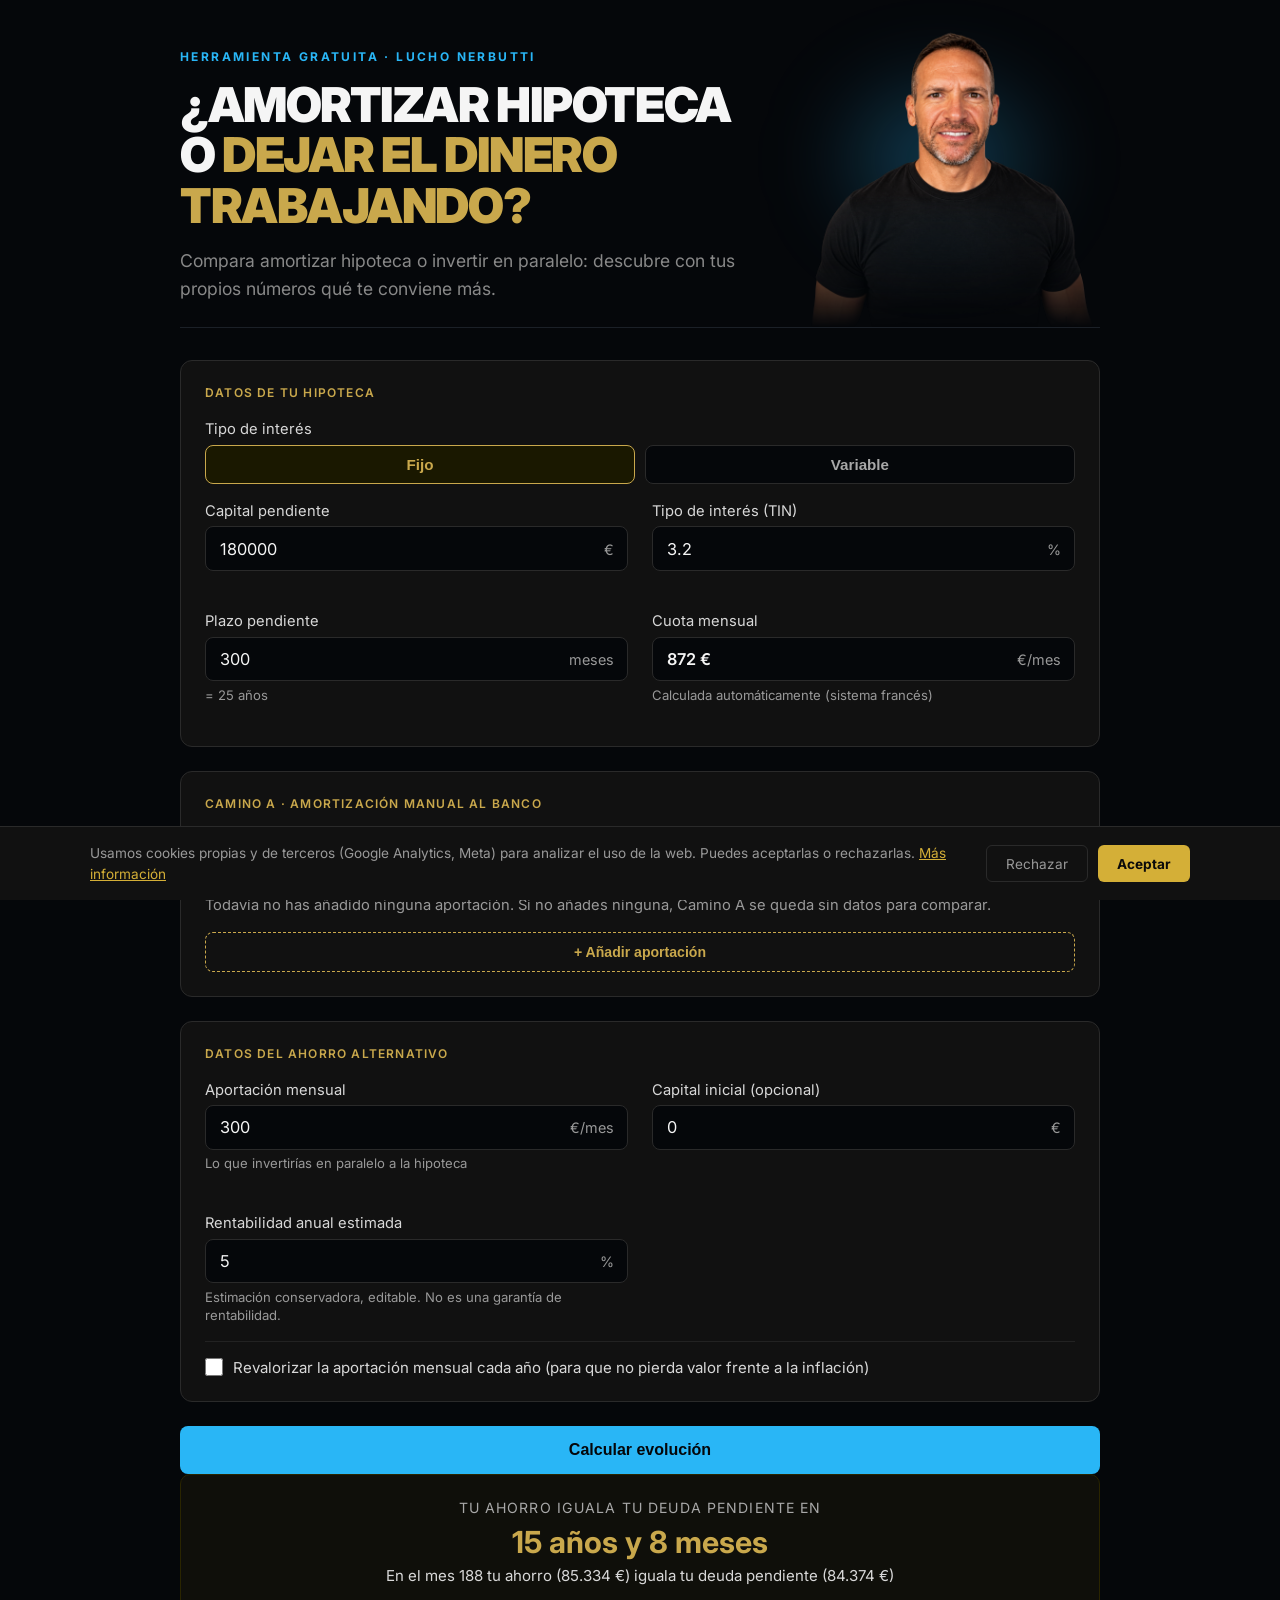
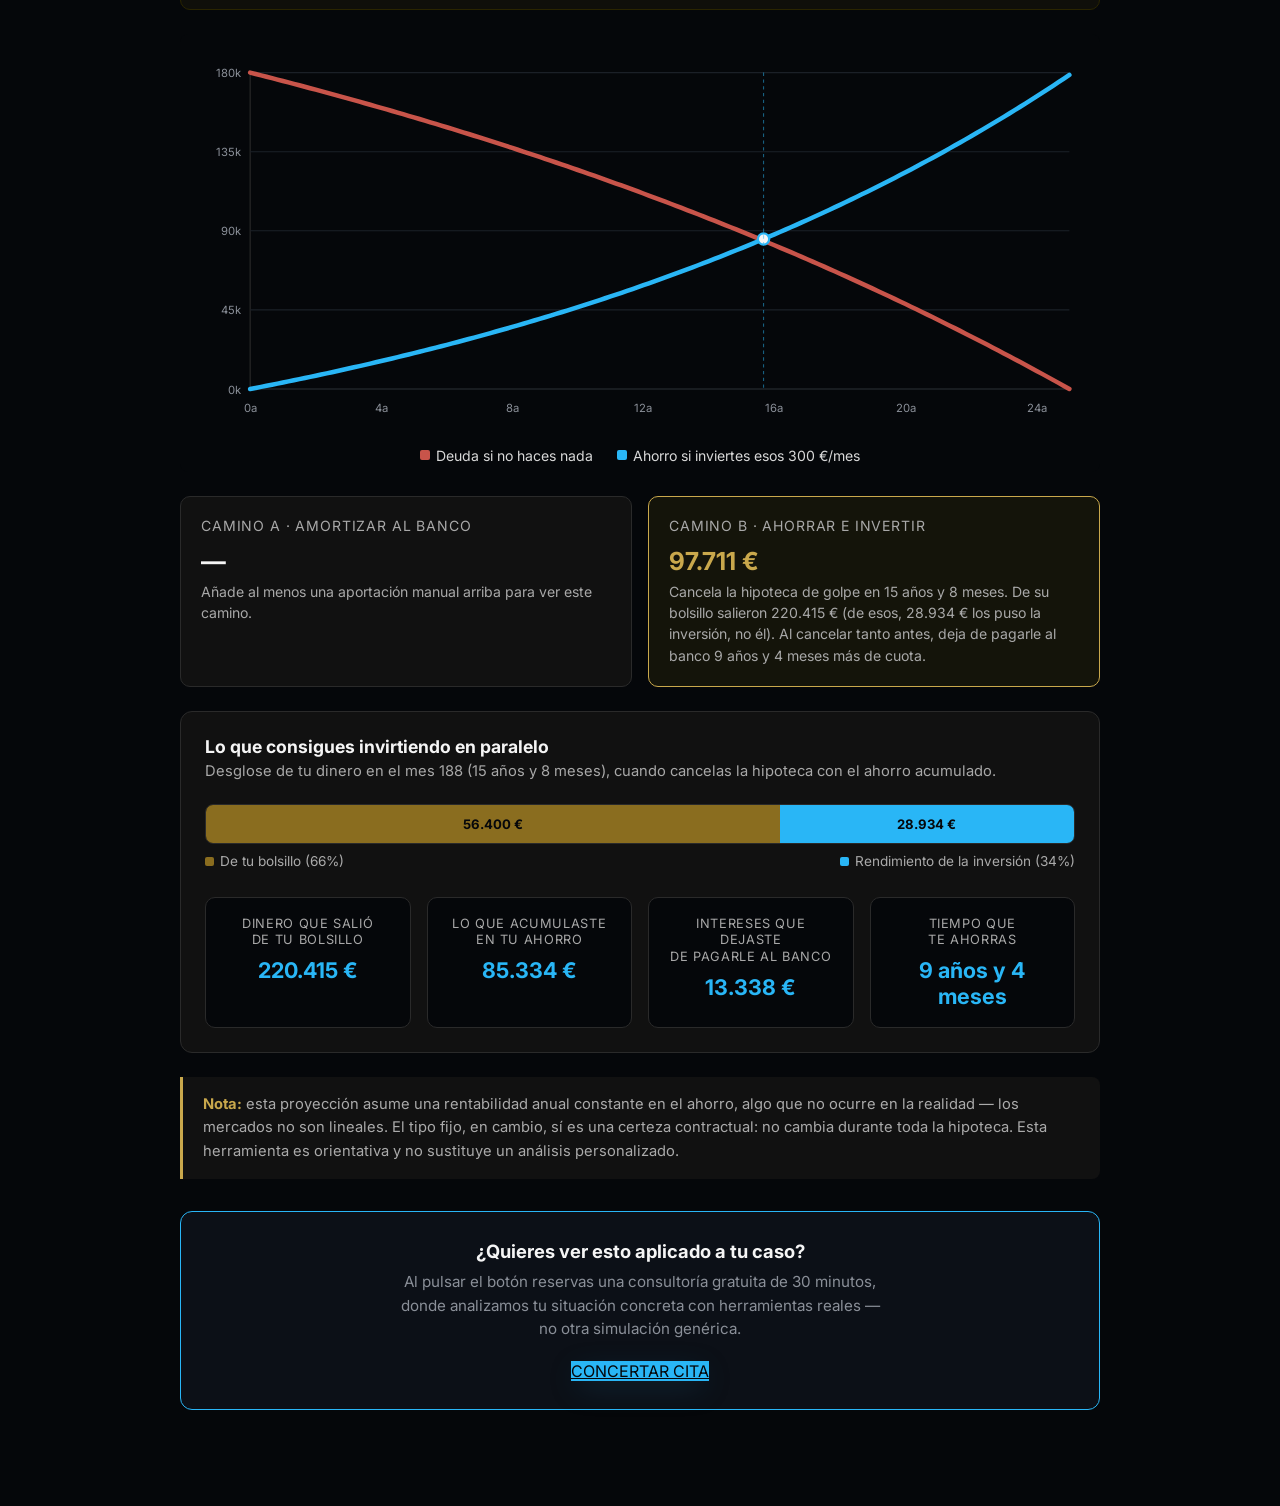
==== commit 668ce2b1: "Add files via upload" ====
--- a/amortizar-hipoteca-o-invertir.html
+++ b/amortizar-hipoteca-o-invertir.html
@@ -25,7 +25,7 @@
 <link rel="stylesheet" href="/assets/shared.css">
 
 <style>
-  * { box-sizing: border-box; margin: 0; padding: 0; }
+  * { box-sizing: border-box; margin: 0; padding: 0; }html, body { background: #05070a; overflow-x: hidden; }
   .simh-outer {
     font-family: 'Inter', sans-serif;
     background: #05070a;
@@ -153,14 +153,14 @@
   @media (max-width: 780px) { .resumen-stats { grid-template-columns: 1fr 1fr; } }
   .resumen-stat { background: #05070a; border: 1px solid #2a2a2a; border-radius: 10px; padding: 1.1rem 1rem; text-align: center; }
   .resumen-stat-label { font-size: 0.8rem; color: #a8a8a8; text-transform: uppercase; letter-spacing: 0.05em; margin-bottom: 0.5rem; line-height: 1.3; min-height: 2.1em; }
-  .resumen-stat-value { font-size: 1.35rem; font-weight: 700; color: #c9a84c; }
+  .resumen-stat-value { font-size: 1.35rem; font-weight: 700; color: #29B6F6; }
 
   .cta-block { background: #0c1017; border: 1px solid #29B6F6; border-radius: 12px; padding: 1.75rem; text-align: center; margin: 2rem 0 4rem; }
   .cta-title { font-size: 1.15rem; font-weight: 700; color: #f5f5f5; margin-bottom: 0.5rem; }
   .cta-sub { font-size: 0.95rem; color: #8a8f98; margin-bottom: 1.25rem; line-height: 1.55; max-width: 480px; margin-left: auto; margin-right: auto; }
-  .cta-btn { display: inline-block !important; background: #05070a !important; color: #c9a84c !important; border: none !important; border-radius: 8px !important; padding: 0.9rem 2.25rem !important; font-size: 1rem !important; font-weight: 700 !important; letter-spacing: 0.04em; cursor: pointer; text-decoration: none !important; transition: background 0.2s; box-shadow: none !important; text-transform: none; }
-  .cta-btn:hover { background: #1b2027 !important; color: #c9a84c !important; }
-  .cta-btn:visited { color: #c9a84c !important; }
+  
+  
+  
   /* AJUSTES MÓVIL */
   @media (max-width: 600px) {
     .simh-outer { padding: 1.5rem 0.9rem; }
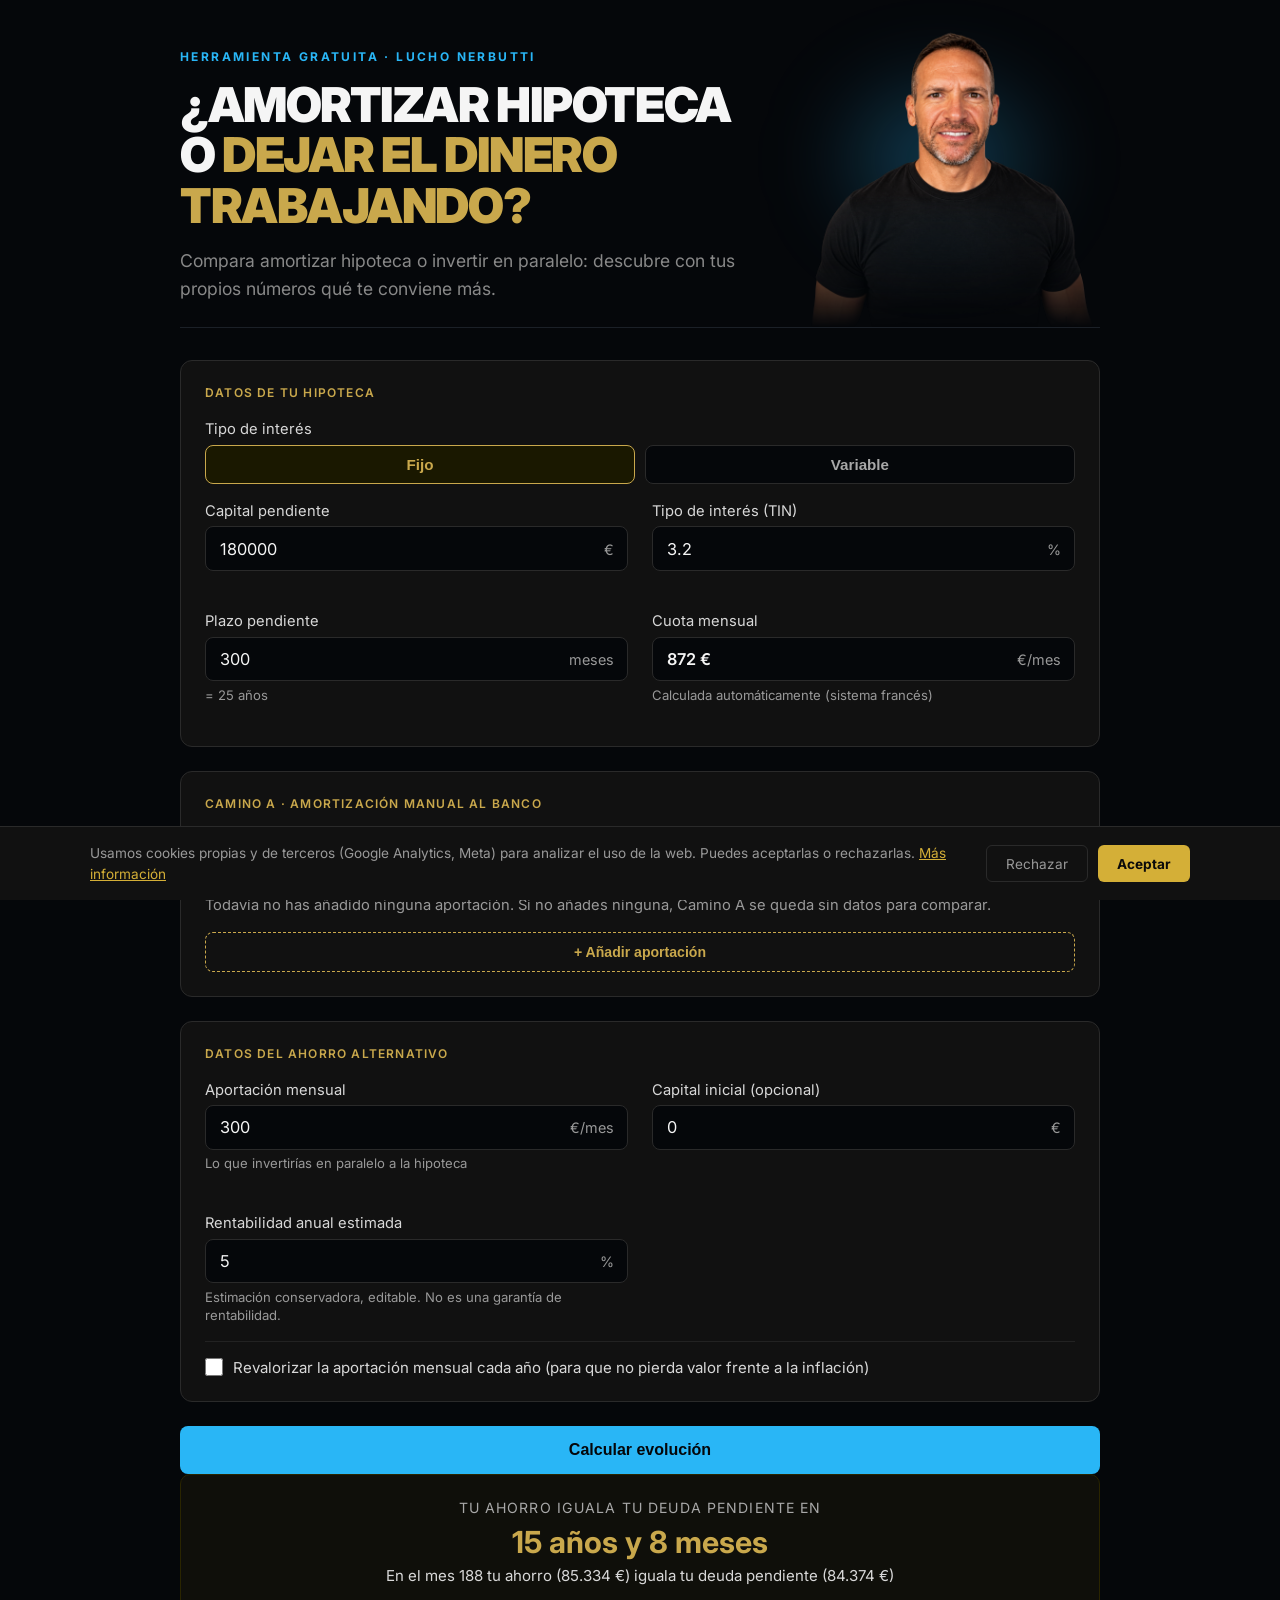
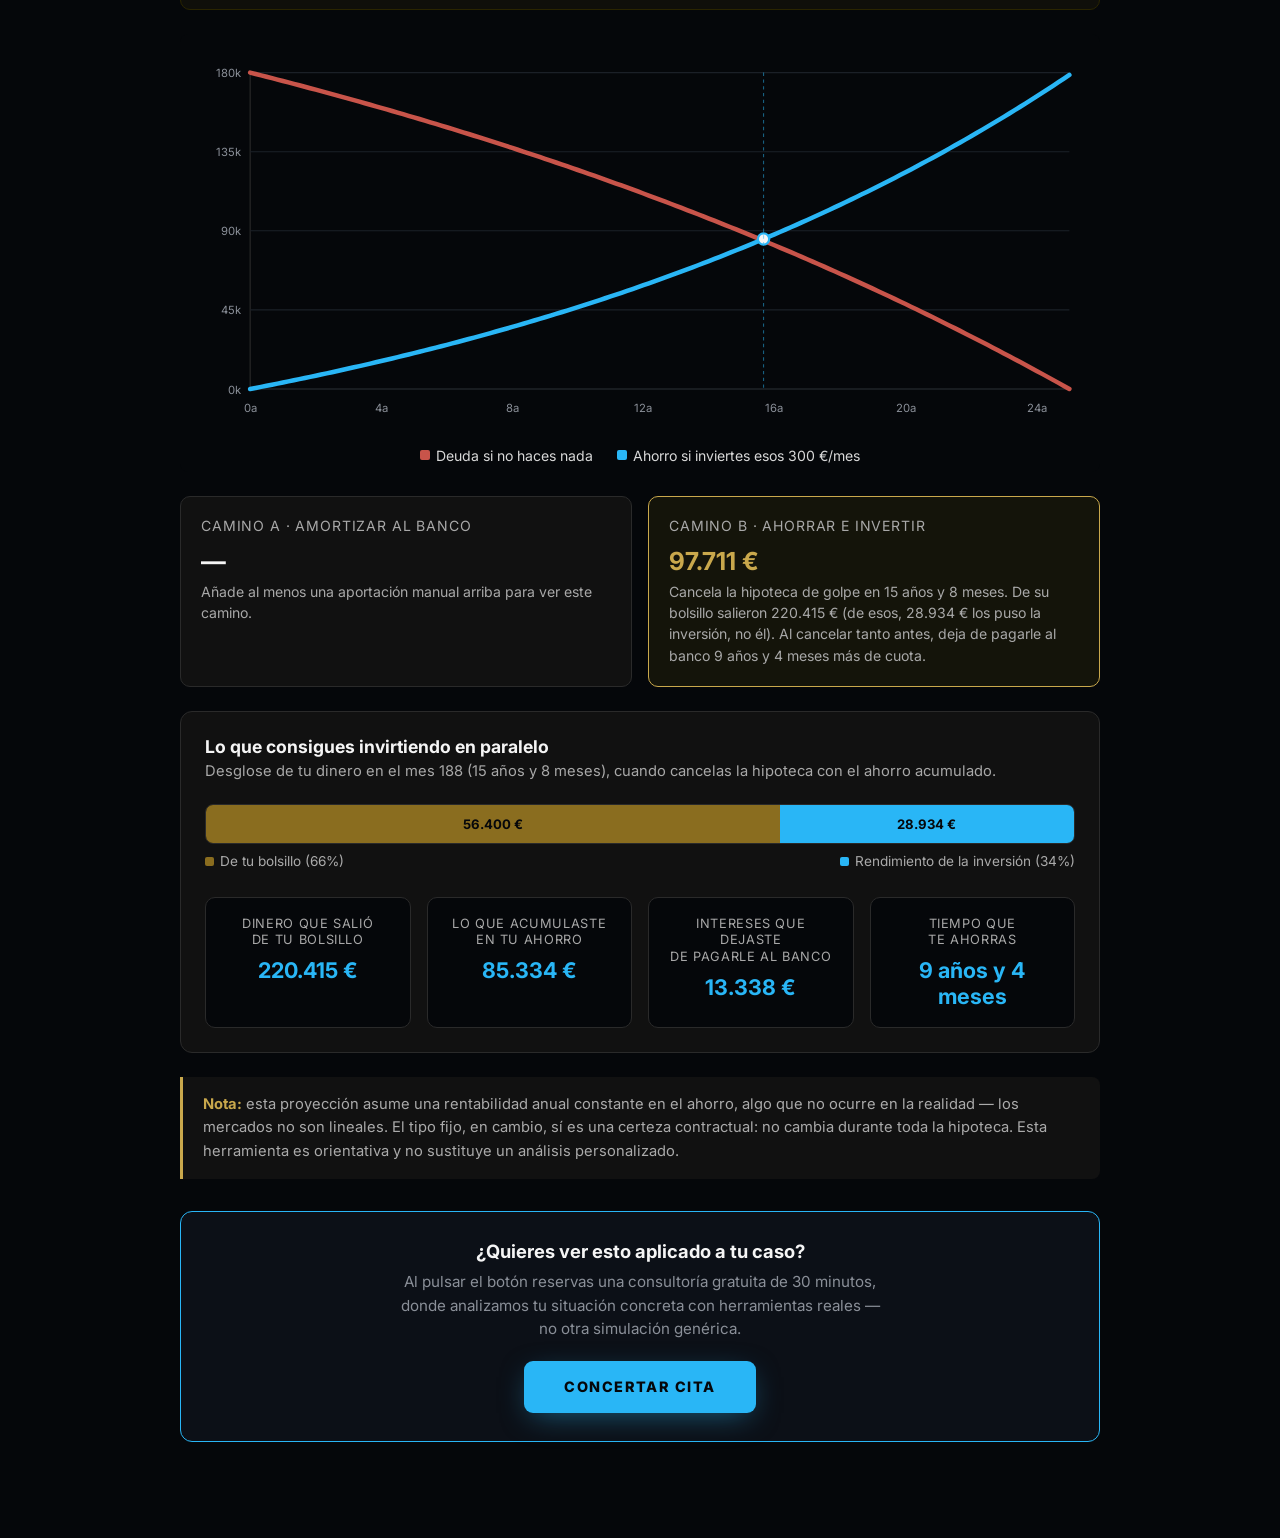
==== commit c5e11f06: "Add files via upload" ====
--- a/amortizar-hipoteca-o-invertir.html
+++ b/amortizar-hipoteca-o-invertir.html
@@ -206,14 +206,14 @@
     .cta-block { padding: 1.4rem 1.1rem; }
     .cta-title { font-size: 1.02rem; }
     .cta-sub { font-size: 0.87rem; }
-    .cta-btn { width: 100%; padding: 0.85rem 1rem !important; }
+    .cta-btn { padding: 0.85rem 1rem !important; }
 
     .chart-tooltip { font-size: 0.78rem; padding: 0.55rem 0.7rem; max-width: 180px; white-space: normal; }
   }
 
 /* ===== Identidad visual override ===== */
 :root{--sky:#29B6F6;--gold:#C9A84C;}
-.cta-btn{background:var(--sky)!important;color:#05070a!important;box-shadow:0 8px 30px -8px rgba(41,182,246,0.5);}
+.cta-btn{display:inline-block;background:var(--sky)!important;color:#05070a!important;border:none;border-radius:9px;padding:1.1rem 2.5rem;font-size:0.9rem;font-weight:800;letter-spacing:0.1em;text-transform:uppercase;cursor:pointer;text-decoration:none;font-family:'Inter',sans-serif;box-shadow:0 8px 30px -8px rgba(41,182,246,0.5);transition:background 0.2s,transform 0.15s;}
 .cta-btn:hover{background:#4fc3f7!important;}
 .btn-calc{background:var(--sky)!important;color:#05070a!important;}
 .header-eyebrow{color:var(--sky)!important;}
